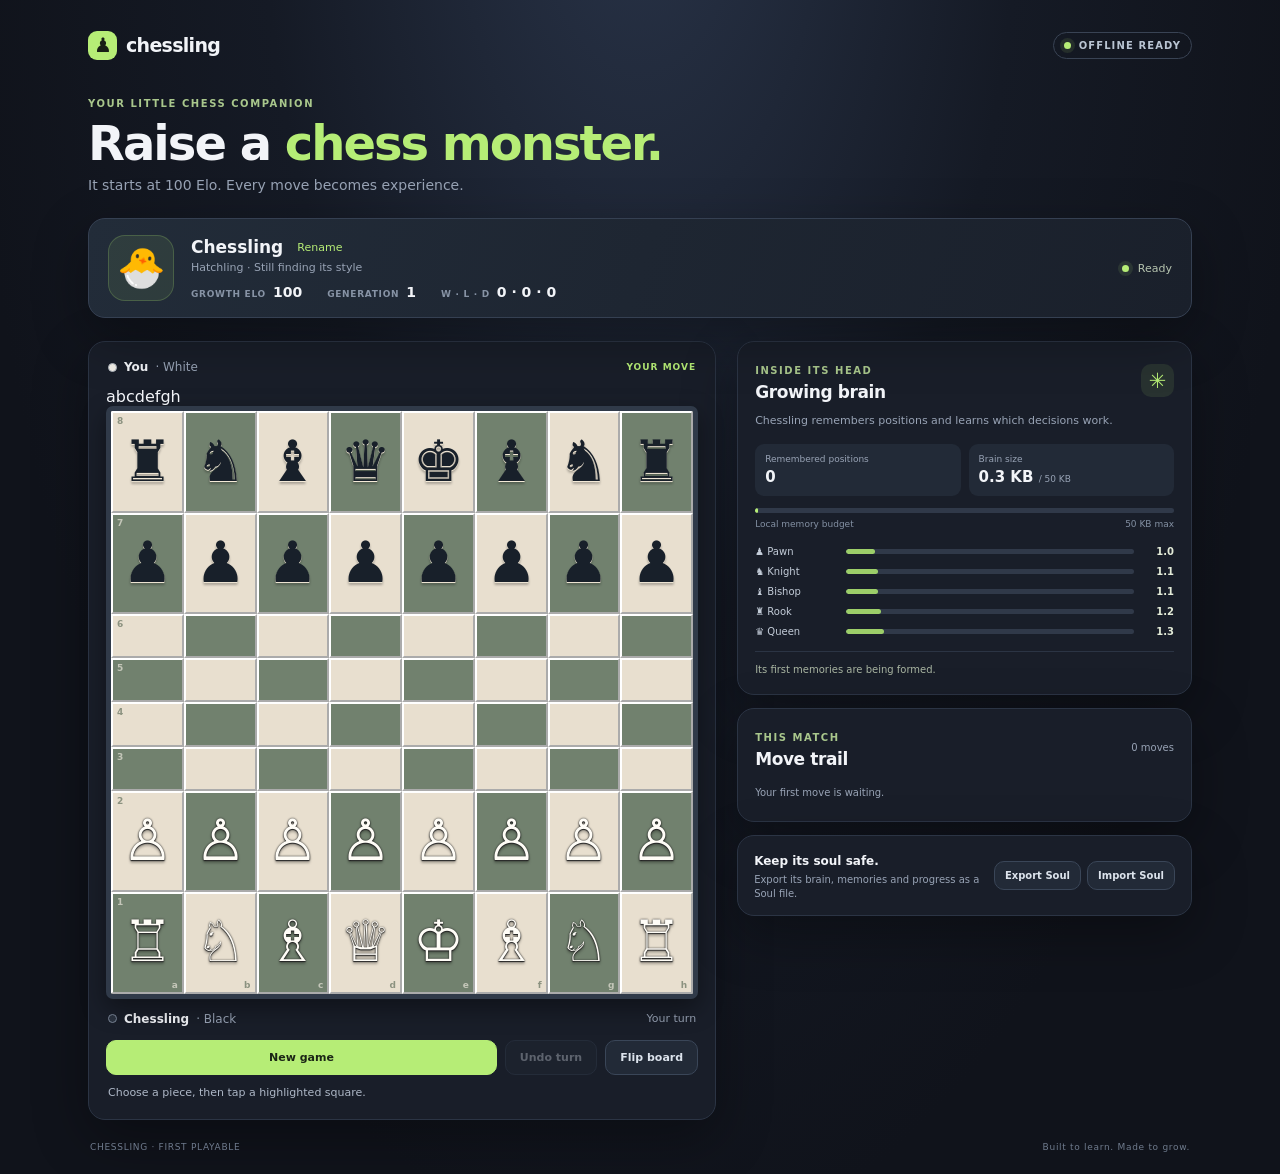
==== index.html @ 41aeca37 "Add files via upload" ====
<!doctype html>
<html lang="en">
<head>
  <meta charset="utf-8">
  <meta name="viewport" content="width=device-width,initial-scale=1,viewport-fit=cover">
  <meta name="theme-color" content="#10131b">
  <meta name="description" content="Raise a little chess creature. Chessling learns as you play, entirely offline.">
  <title>Chessling | Raise a chess monster</title>
  <link rel="manifest" href="manifest.json">
  <link rel="icon" href="icon.svg" type="image/svg+xml">
  <link rel="stylesheet" href="style.css">
</head>
<body>
  <main class="app-shell">
    <header class="topbar">
      <a class="brand" href="#" aria-label="Chessling home"><span class="brand-mark">♟</span><span>chessling</span></a>
      <span class="offline-pill"><i></i> OFFLINE READY</span>
    </header>

    <section class="intro">
      <div class="eyebrow">YOUR LITTLE CHESS COMPANION</div>
      <h1>Raise a <span>chess monster.</span></h1>
      <p>It starts at 100 Elo. Every move becomes experience.</p>
    </section>

    <section class="pet-strip" aria-label="Your Chessling">
      <div class="pet-avatar" id="petAvatar" aria-hidden="true">🐣</div>
      <div class="pet-main">
        <div class="pet-name-line"><strong id="petName">Chessling</strong><button class="text-button" id="renameBtn">Rename</button></div>
        <div class="pet-sub" id="petMood">Clueless hatchling · learning with every move</div>
        <div class="pet-stats">
          <div><span>GROWTH ELO</span><b id="eloValue">100</b></div>
          <div><span>GENERATION</span><b id="genValue">1</b></div>
          <div><span>W · L · D</span><b id="recordValue">0 · 0 · 0</b></div>
        </div>
      </div>
      <div class="pet-status"><span class="pulse"></span><span id="learningState">Ready</span></div>
    </section>

    <section class="game-layout">
      <div class="board-panel">
        <div class="board-topline"><div><span class="side-dot white-dot"></span><strong>You</strong><span class="muted">· White</span></div><div class="thinking" id="thinkingLabel">YOUR MOVE</div></div>
        <div class="board-frame"><div class="coordinates files-top" aria-hidden="true"><span>a</span><span>b</span><span>c</span><span>d</span><span>e</span><span>f</span><span>g</span><span>h</span></div><div id="chessboard" class="chessboard" role="grid" aria-label="Chess board"></div></div>
        <div class="board-bottomline"><div><span class="side-dot black-dot"></span><strong id="opponentName">Chessling</strong><span class="muted">· Black</span></div><div class="turn-state" id="turnState">Your turn</div></div>
        <div class="game-controls"><button class="btn btn-primary" id="newGameBtn">New game</button><button class="btn btn-secondary" id="undoBtn" disabled>Undo turn</button><button class="btn btn-secondary" id="flipBtn">Flip board</button></div>
        <div class="game-message" id="gameMessage" aria-live="polite">Choose a piece, then tap a highlighted square.</div>
      </div>

      <aside class="side-panel">
        <section class="panel-card brain-card">
          <div class="panel-heading"><div><span class="eyebrow">INSIDE ITS HEAD</span><h2>Growing brain</h2></div><span class="brain-icon">✳</span></div>
          <p class="panel-copy">Chessling remembers positions and learns which decisions work.</p>
          <div class="brain-metrics"><div><span>Remembered positions</span><strong id="memoryCount">0</strong></div><div><span>Brain size</span><strong id="brainSize">0.4 KB <small>/ 50 KB</small></strong></div></div>
          <div class="budget-track"><div id="budgetFill"></div></div>
          <div class="budget-caption"><span>Local memory budget</span><span>50 KB max</span></div>
          <div class="weight-list" id="weightList">
            <div class="weight-row"><span>♟ Pawn</span><div><i id="weight-p"></i></div><b id="value-p">1.0</b></div>
            <div class="weight-row"><span>♞ Knight</span><div><i id="weight-n"></i></div><b id="value-n">1.1</b></div>
            <div class="weight-row"><span>♝ Bishop</span><div><i id="weight-b"></i></div><b id="value-b">1.1</b></div>
            <div class="weight-row"><span>♜ Rook</span><div><i id="weight-r"></i></div><b id="value-r">1.2</b></div>
            <div class="weight-row"><span>♛ Queen</span><div><i id="weight-q"></i></div><b id="value-q">1.3</b></div>
          </div>
          <div class="learning-note" id="learningNote">Its first memories are being formed.</div>
        </section>
        <section class="panel-card history-card">
          <div class="panel-heading"><div><span class="eyebrow">THIS MATCH</span><h2>Move trail</h2></div><span class="history-count" id="moveCount">0 moves</span></div>
          <ol id="moveList" class="move-list"><li class="empty-moves">Your first move is waiting.</li></ol>
        </section>
        <section class="soul-card">
          <div><strong>Keep its soul safe.</strong><p>Export its brain, memories and progress as a Soul file.</p></div>
          <div class="soul-actions"><button class="btn btn-secondary" id="exportBtn">Export Soul</button><button class="btn btn-secondary" id="importBtn">Import Soul</button><input type="file" id="importFile" accept=".json,application/json" hidden></div>
        </section>
      </aside>
    </section>
    <footer><span>CHESSLING · FIRST PLAYABLE</span><span>Built to learn. Made to grow.</span></footer>
  </main>

  <dialog id="promotionDialog" class="promotion-dialog"><form method="dialog"><h3>Choose its promotion</h3><p>Your pawn reached the other side.</p><div class="promotion-options"><button value="q">♕</button><button value="r">♖</button><button value="b">♗</button><button value="n">♘</button></div><button class="cancel-promo" value="cancel">Cancel</button></form></dialog>
  <div id="toast" class="toast" role="status" aria-live="polite"></div>

  <script src="chess.js"></script>
  <script src="brain.js"></script>
  <script src="app.js"></script>
</body>
</html>
---- style.css ----
:root{color-scheme:dark;--bg:#10131b;--panel:#191e29;--panel2:#202735;--line:#2b3444;--text:#f2f4f8;--muted:#98a3b5;--soft:#c8d0dc;--accent:#b6ed76;--accent2:#d8f5ae;--light:#e8dfcf;--dark:#71816e;--shadow:0 18px 55px #0005}
*{box-sizing:border-box}body{margin:0;background:radial-gradient(ellipse at 50% -15%,#293449 0,#151a25 42%,var(--bg) 75%);color:var(--text);font-family:Inter,ui-sans-serif,system-ui,-apple-system,BlinkMacSystemFont,"Segoe UI",sans-serif;min-height:100vh}button{font:inherit;cursor:pointer}.app-shell{max-width:1160px;margin:0 auto;padding:24px 28px 22px}.topbar{height:42px;display:flex;align-items:center;justify-content:space-between}.brand{display:flex;align-items:center;gap:9px;color:var(--text);text-decoration:none;font-weight:800;font-size:19px;letter-spacing:-.7px}.brand-mark{display:grid;place-items:center;width:29px;height:29px;border-radius:9px;background:var(--accent);color:#182016;font-size:20px}.offline-pill{display:flex;align-items:center;gap:8px;color:#b9c4d2;font-size:10px;font-weight:750;letter-spacing:1.1px;border:1px solid #394354;padding:7px 10px;border-radius:20px}.offline-pill i,.pulse{width:7px;height:7px;border-radius:50%;background:var(--accent);box-shadow:0 0 0 4px #b6ed761a}.intro{padding:32px 0 25px}.eyebrow{font-size:10px;letter-spacing:1.55px;font-weight:800;color:#a9c78c}.intro h1{font-size:clamp(30px,4.2vw,48px);letter-spacing:-2px;line-height:1.05;margin:9px 0 9px}.intro h1 span{color:var(--accent)}.intro p{margin:0;color:var(--muted);font-size:14px}.pet-strip{display:flex;align-items:center;gap:17px;padding:16px 19px;background:linear-gradient(110deg,#222c39,#1a202b);border:1px solid #354052;border-radius:17px;box-shadow:var(--shadow);margin-bottom:23px;position:relative}.pet-avatar{width:66px;height:66px;flex:0 0 66px;display:grid;place-items:center;background:#b6ed7616;border:1px solid #b6ed7633;border-radius:17px;font-size:39px}.pet-main{min-width:0;flex:1}.pet-name-line{display:flex;align-items:center;gap:10px}.pet-name-line strong{font-size:17px}.text-button{background:none;border:0;color:var(--accent);font-size:11px;padding:4px}.pet-sub{font-size:11px;color:var(--muted);margin:3px 0 10px}.pet-stats{display:flex;gap:25px}.pet-stats div{display:flex;align-items:baseline;gap:7px}.pet-stats span{font-size:9px;letter-spacing:.7px;color:#8793a5;font-weight:750}.pet-stats b{font-size:14px;font-variant-numeric:tabular-nums}.pet-status{display:flex;align-items:center;gap:9px;color:#b7c5b0;font-size:11px;white-space:nowrap}.game-layout{display:grid;grid-template-columns:minmax(0,1.16fr) minmax(300px,.84fr);gap:21px;align-items:start}.board-panel,.panel-card,.soul-card{background:var(--panel);border:1px solid var(--line);border-radius:17px;box-shadow:var(--shadow)}.board-panel{padding:17px}.board-topline,.board-bottomline{display:flex;align-items:center;justify-content:space-between;padding:1px 2px 13px;font-size:12px}.board-bottomline{padding:13px 2px 0}.board-topline>div:first-child,.board-bottomline>div:first-child{display:flex;align-items:center;gap:7px}.side-dot{width:9px;height:9px;border-radius:50%;display:inline-block}.white-dot{background:#f3f0e9;border:1px solid #aeb4bc}.black-dot{background:#2b3340;border:1px solid #7c8798}.muted{color:var(--muted)}.thinking{font-size:9px;letter-spacing:1px;font-weight:850;color:var(--accent)}.turn-state{font-size:11px;color:var(--muted)}.board-frame{position:relative;padding:0 0 0 0}.chessboard{width:100%;aspect-ratio:1;display:grid;grid-template-columns:repeat(8,1fr);overflow:hidden;border-radius:7px;border:5px solid #303a49;box-shadow:0 9px 25px #0006;touch-action:manipulation}.square{position:relative;display:grid;place-items:center;min-width:0;min-height:0;user-select:none;cursor:pointer}.square.light{background:var(--light)}.square.dark{background:var(--dark)}.square.selected:after{content:"";position:absolute;inset:0;background:#d5ed4c77;box-shadow:inset 0 0 0 3px #e8f68b;pointer-events:none}.square.last-move:before{content:"";position:absolute;inset:0;background:#c8d56b55;pointer-events:none}.square .piece{position:relative;z-index:1;font-family:"Segoe UI Symbol","Noto Sans Symbols 2",serif;font-size:clamp(25px,5.5vw,57px);line-height:1;transform:translateY(-2%);filter:drop-shadow(0 2px 1px #0004);pointer-events:none}.piece.white{color:#fffdf7;text-shadow:0 1px 1px #222,0 0 2px #222}.piece.black{color:#18202a;text-shadow:0 1px 0 #f4ead8}.square .coordinate{position:absolute;z-index:2;font-size:9px;font-weight:800;opacity:.7;pointer-events:none}.square .rank{left:4px;top:3px}.square .file{right:4px;bottom:2px}.square.light .coordinate{color:#65725f}.square.dark .coordinate{color:#e8e4d9}.square .move-dot{position:absolute;z-index:2;width:23%;height:23%;border-radius:50%;background:#233d31a8;pointer-events:none}.square.has-piece .move-dot{width:88%;height:88%;background:transparent;border:4px solid #233d3188}.game-controls{display:flex;gap:8px;margin-top:14px}.btn{border:1px solid #3a4658;border-radius:10px;padding:10px 14px;font-size:11px;font-weight:750;transition:transform .15s,border-color .15s,background .15s}.btn:active{transform:scale(.98)}.btn:disabled{opacity:.35;cursor:not-allowed}.btn-primary{background:var(--accent);color:#1b2516;border-color:var(--accent);flex:1}.btn-secondary{background:#222a37;color:#dce3ec}.btn-secondary:hover{border-color:#708096}.game-message{font-size:11px;color:#aeb8c7;min-height:16px;margin:11px 2px 0}.side-panel{display:flex;flex-direction:column;gap:13px}.panel-card{padding:17px}.panel-heading{display:flex;align-items:center;justify-content:space-between}.panel-heading h2{font-size:17px;letter-spacing:-.4px;margin:4px 0 0}.brain-icon{width:33px;height:33px;border-radius:10px;display:grid;place-items:center;background:#b6ed7618;color:var(--accent);font-size:21px}.panel-copy{font-size:11px;color:var(--muted);line-height:1.5;margin:11px 0 14px}.brain-metrics{display:grid;grid-template-columns:1fr 1fr;gap:8px}.brain-metrics div{background:#222a37;padding:10px;border-radius:9px;display:flex;flex-direction:column;gap:4px}.brain-metrics span{font-size:9px;color:var(--muted)}.brain-metrics strong{font-size:15px;font-variant-numeric:tabular-nums}.brain-metrics small{font-size:9px;color:var(--muted);font-weight:500}.budget-track{height:5px;background:#303949;border-radius:10px;overflow:hidden;margin-top:12px}.budget-track div{height:100%;width:1%;background:var(--accent);border-radius:10px;transition:width .25s}.budget-caption{display:flex;justify-content:space-between;color:#8491a4;font-size:9px;margin-top:6px}.weight-list{display:flex;flex-direction:column;gap:9px;margin-top:17px}.weight-row{display:grid;grid-template-columns:82px 1fr 31px;align-items:center;gap:9px;font-size:10px;color:#c3ccd8}.weight-row>div{height:5px;background:#303949;border-radius:8px;overflow:hidden}.weight-row i{display:block;height:100%;width:10%;background:#9cce69;border-radius:8px;transition:width .3s}.weight-row b{text-align:right;font-size:10px;font-weight:650;color:#e3ebd8}.learning-note{margin-top:14px;padding-top:11px;border-top:1px solid var(--line);font-size:10px;line-height:1.45;color:#a9b5a2}.history-count{font-size:10px;color:var(--muted)}.move-list{list-style:none;padding:0;margin:12px 0 0;max-height:174px;overflow:auto;display:grid;grid-template-columns:1fr 1fr;gap:5px 10px}.move-list li{display:flex;align-items:center;gap:7px;padding:6px 7px;background:#222a37;border-radius:6px;font-size:10px}.move-list .move-no{color:#7f8b9e;width:19px}.move-list .white-move{color:#f2f4f8}.move-list .black-move{color:#b6ed76}.empty-moves{grid-column:1/-1;color:var(--muted)!important;background:transparent!important;padding-left:0!important}.soul-card{padding:14px 16px;display:flex;align-items:center;justify-content:space-between;gap:12px}.soul-card strong{font-size:12px}.soul-card p{font-size:10px;color:var(--muted);margin:4px 0 0;line-height:1.4}.soul-actions{display:flex;gap:6px;flex-shrink:0}.soul-actions .btn{padding:8px 10px;font-size:10px}footer{display:flex;justify-content:space-between;color:#6f7b8d;font-size:9px;letter-spacing:.7px;padding:22px 2px 0}.promotion-dialog{border:1px solid #455267;border-radius:16px;background:#1b2230;color:var(--text);box-shadow:0 20px 80px #000b;width:min(330px,calc(100% - 32px));padding:0}.promotion-dialog::backdrop{background:#05080dcc;backdrop-filter:blur(4px)}.promotion-dialog form{padding:20px;text-align:center}.promotion-dialog h3{margin:0;font-size:18px}.promotion-dialog p{font-size:11px;color:var(--muted)}.promotion-options{display:flex;justify-content:center;gap:9px;margin:18px 0}.promotion-options button{width:53px;height:53px;border:1px solid #46536a;border-radius:11px;background:#293345;color:white;font-size:32px}.cancel-promo{background:none;border:0;color:var(--muted);font-size:11px}.toast{position:fixed;left:50%;bottom:22px;transform:translate(-50%,15px);opacity:0;pointer-events:none;background:#e8f4dc;color:#1d2a19;padding:10px 15px;border-radius:10px;font-size:11px;font-weight:750;box-shadow:var(--shadow);transition:all .2s;z-index:20}.toast.show{opacity:1;transform:translate(-50%,0)}
@media(max-width:820px){.app-shell{padding:18px 16px 18px}.game-layout{grid-template-columns:1fr;max-width:620px;margin:auto}.side-panel{display:grid;grid-template-columns:1fr 1fr}.brain-card{grid-row:span 2}.soul-card{grid-column:1/-1}.intro{padding:26px 0 20px}.pet-strip{margin-bottom:17px}}
@media(max-width:520px){.app-shell{padding:12px 11px 16px}.topbar{height:36px}.intro{padding:23px 2px 18px}.intro h1{font-size:34px}.intro p{font-size:12px}.pet-strip{padding:12px;gap:11px;align-items:flex-start}.pet-avatar{width:51px;height:51px;flex-basis:51px;font-size:30px;border-radius:13px}.pet-name-line strong{font-size:15px}.pet-sub{font-size:9px}.pet-stats{gap:10px;flex-wrap:wrap}.pet-stats div{gap:4px}.pet-stats span{font-size:8px}.pet-stats b{font-size:12px}.pet-status{position:absolute;right:12px;top:13px;font-size:9px}.game-layout{gap:12px}.board-panel{padding:10px;border-radius:13px}.chessboard{border-width:3px}.square .piece{font-size:clamp(27px,9.2vw,45px)}.square .coordinate{font-size:7px}.game-controls{gap:6px}.btn{padding:10px 9px;font-size:10px}.side-panel{display:flex}.panel-card{padding:14px}.soul-card{align-items:flex-start;flex-direction:column}.soul-actions{width:100%}.soul-actions .btn{flex:1}footer{font-size:8px}}
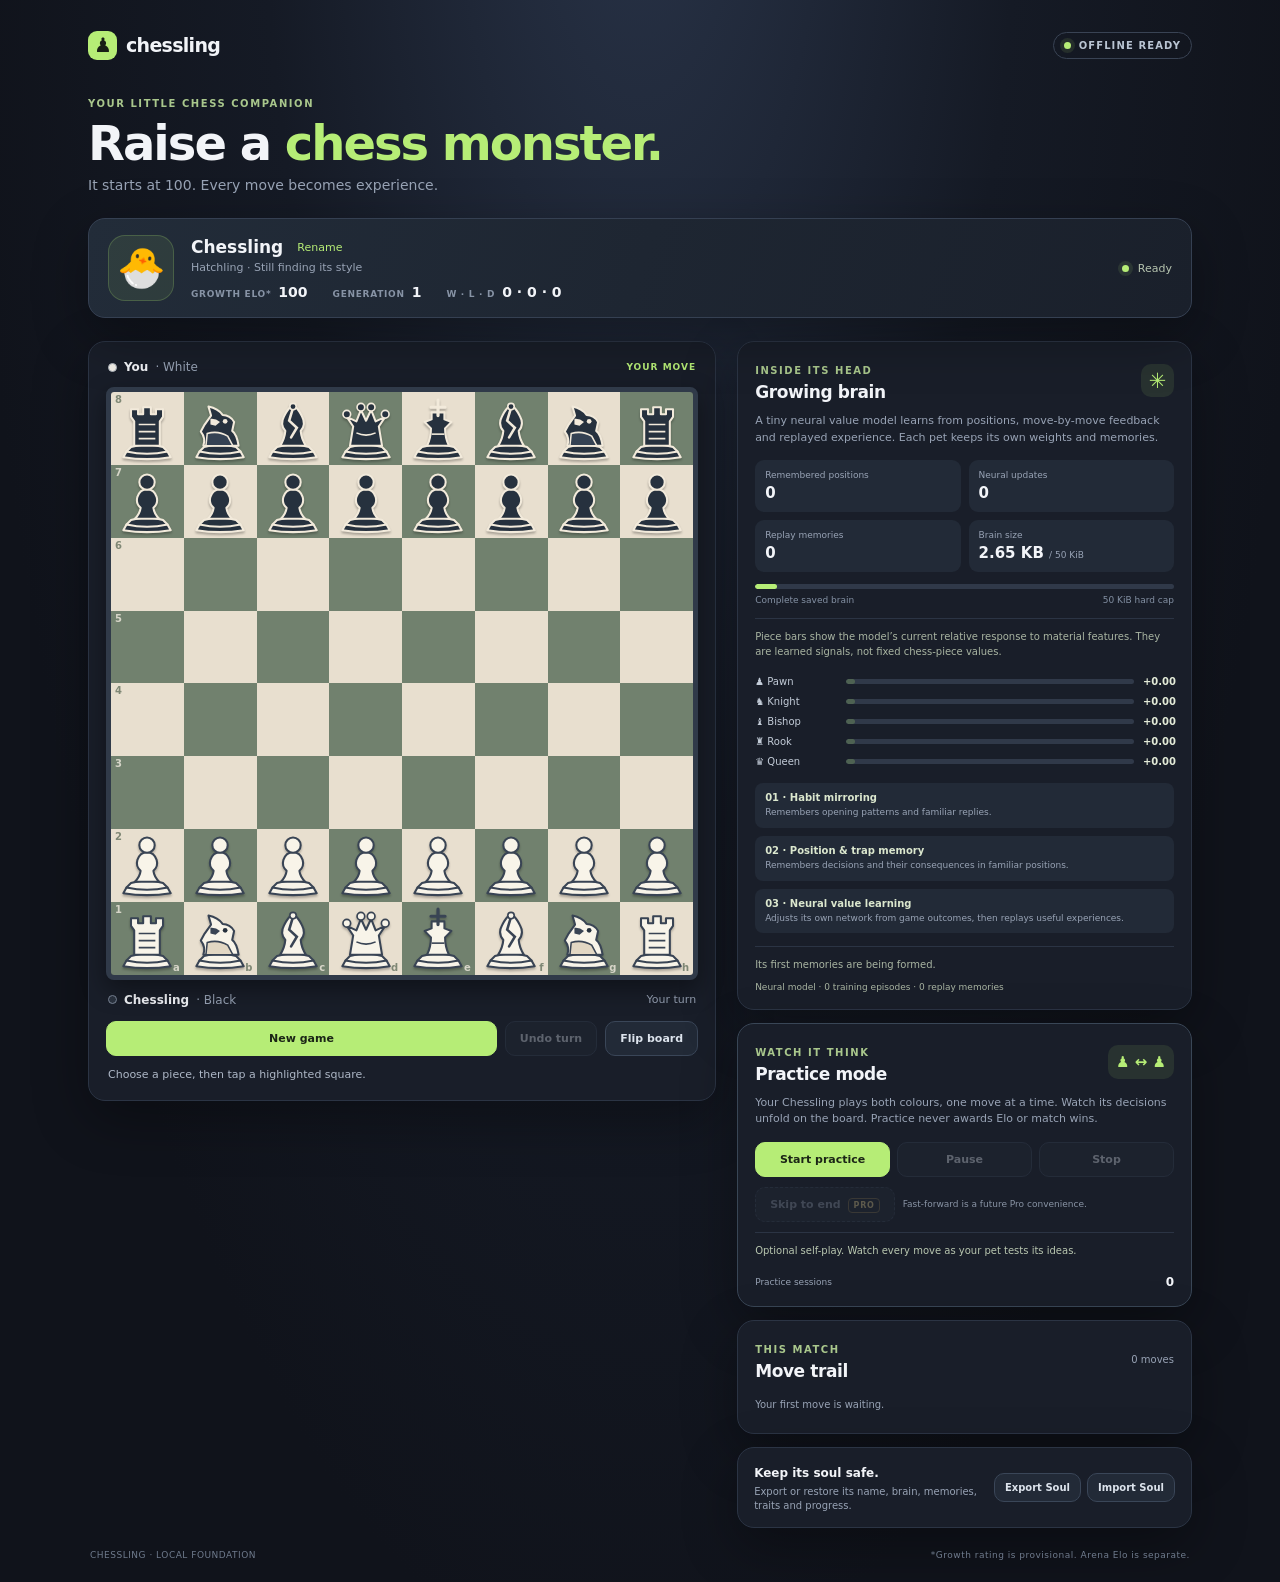
==== commit 293f57fd: "Install Chessling project from Chess.zip" ====
--- a/index.html
+++ b/index.html
@@ -5,7 +5,7 @@
   <meta name="viewport" content="width=device-width,initial-scale=1,viewport-fit=cover">
   <meta name="theme-color" content="#10131b">
   <meta name="description" content="Raise a little chess creature. Chessling learns as you play, entirely offline.">
-  <title>Chessling | Raise a chess monster</title>
+  <title>Chessling V4 | Raise a chess monster</title>
   <link rel="manifest" href="manifest.json">
   <link rel="icon" href="icon.svg" type="image/svg+xml">
   <link rel="stylesheet" href="style.css">
@@ -13,23 +13,23 @@
 <body>
   <main class="app-shell">
     <header class="topbar">
-      <a class="brand" href="#" aria-label="Chessling home"><span class="brand-mark">♟</span><span>chessling</span></a>
+      <a class="brand" href="#top" aria-label="Chessling home"><span class="brand-mark">♟</span><span>chessling</span></a>
       <span class="offline-pill"><i></i> OFFLINE READY</span>
     </header>
 
-    <section class="intro">
+    <section class="intro" id="top">
       <div class="eyebrow">YOUR LITTLE CHESS COMPANION</div>
       <h1>Raise a <span>chess monster.</span></h1>
-      <p>It starts at 100 Elo. Every move becomes experience.</p>
+      <p>It starts at 100. Every move becomes experience.</p>
     </section>
 
     <section class="pet-strip" aria-label="Your Chessling">
       <div class="pet-avatar" id="petAvatar" aria-hidden="true">🐣</div>
       <div class="pet-main">
-        <div class="pet-name-line"><strong id="petName">Chessling</strong><button class="text-button" id="renameBtn">Rename</button></div>
-        <div class="pet-sub" id="petMood">Clueless hatchling · learning with every move</div>
+        <div class="pet-name-line"><strong id="petName">Chessling</strong><button class="text-button" id="renameBtn" type="button">Rename</button></div>
+        <div class="pet-sub" id="petMood">Hatchling · Still finding its style</div>
         <div class="pet-stats">
-          <div><span>GROWTH ELO</span><b id="eloValue">100</b></div>
+          <div><span>GROWTH ELO*</span><b id="eloValue">100</b></div>
           <div><span>GENERATION</span><b id="genValue">1</b></div>
           <div><span>W · L · D</span><b id="recordValue">0 · 0 · 0</b></div>
         </div>
@@ -39,43 +39,89 @@
 
     <section class="game-layout">
       <div class="board-panel">
-        <div class="board-topline"><div><span class="side-dot white-dot"></span><strong>You</strong><span class="muted">· White</span></div><div class="thinking" id="thinkingLabel">YOUR MOVE</div></div>
-        <div class="board-frame"><div class="coordinates files-top" aria-hidden="true"><span>a</span><span>b</span><span>c</span><span>d</span><span>e</span><span>f</span><span>g</span><span>h</span></div><div id="chessboard" class="chessboard" role="grid" aria-label="Chess board"></div></div>
-        <div class="board-bottomline"><div><span class="side-dot black-dot"></span><strong id="opponentName">Chessling</strong><span class="muted">· Black</span></div><div class="turn-state" id="turnState">Your turn</div></div>
-        <div class="game-controls"><button class="btn btn-primary" id="newGameBtn">New game</button><button class="btn btn-secondary" id="undoBtn" disabled>Undo turn</button><button class="btn btn-secondary" id="flipBtn">Flip board</button></div>
+        <div class="board-topline">
+          <div><span class="side-dot white-dot"></span><strong id="whiteName">You</strong><span class="muted" id="whiteMode">· White</span></div>
+          <div class="thinking" id="thinkingLabel">YOUR MOVE</div>
+        </div>
+        <div class="board-frame">
+          <div id="chessboard" class="chessboard" role="grid" aria-label="Chess board"></div>
+        </div>
+        <div class="board-bottomline">
+          <div><span class="side-dot black-dot"></span><strong id="blackName">Chessling</strong><span class="muted" id="blackMode">· Black</span></div>
+          <div class="turn-state" id="turnState">Your turn</div>
+        </div>
+        <div class="game-controls">
+          <button class="btn btn-primary" id="newGameBtn" type="button">New game</button>
+          <button class="btn btn-secondary" id="undoBtn" type="button" disabled>Undo turn</button>
+          <button class="btn btn-secondary" id="flipBtn" type="button">Flip board</button>
+        </div>
+        <button class="claim-draw" id="claimDrawBtn" type="button" hidden>Claim draw</button>
         <div class="game-message" id="gameMessage" aria-live="polite">Choose a piece, then tap a highlighted square.</div>
       </div>
 
       <aside class="side-panel">
         <section class="panel-card brain-card">
           <div class="panel-heading"><div><span class="eyebrow">INSIDE ITS HEAD</span><h2>Growing brain</h2></div><span class="brain-icon">✳</span></div>
-          <p class="panel-copy">Chessling remembers positions and learns which decisions work.</p>
-          <div class="brain-metrics"><div><span>Remembered positions</span><strong id="memoryCount">0</strong></div><div><span>Brain size</span><strong id="brainSize">0.4 KB <small>/ 50 KB</small></strong></div></div>
+          <p class="panel-copy">A tiny neural value model learns from positions, move-by-move feedback and replayed experience. Each pet keeps its own weights and memories.</p>
+          <div class="brain-metrics">
+            <div><span>Remembered positions</span><strong id="memoryCount">0</strong></div>
+            <div><span>Neural updates</span><strong id="modelUpdates">0</strong></div>
+            <div><span>Replay memories</span><strong id="replayCount">0</strong></div>
+            <div><span>Brain size</span><strong id="brainSize">0.0 KB <small>/ 50 KiB</small></strong></div>
+          </div>
           <div class="budget-track"><div id="budgetFill"></div></div>
-          <div class="budget-caption"><span>Local memory budget</span><span>50 KB max</span></div>
+          <div class="budget-caption"><span>Complete saved brain</span><span>50 KiB hard cap</span></div>
+          <div class="learning-note">Piece bars show the model’s current relative response to material features. They are learned signals, not fixed chess-piece values.</div>
           <div class="weight-list" id="weightList">
-            <div class="weight-row"><span>♟ Pawn</span><div><i id="weight-p"></i></div><b id="value-p">1.0</b></div>
-            <div class="weight-row"><span>♞ Knight</span><div><i id="weight-n"></i></div><b id="value-n">1.1</b></div>
-            <div class="weight-row"><span>♝ Bishop</span><div><i id="weight-b"></i></div><b id="value-b">1.1</b></div>
-            <div class="weight-row"><span>♜ Rook</span><div><i id="weight-r"></i></div><b id="value-r">1.2</b></div>
-            <div class="weight-row"><span>♛ Queen</span><div><i id="weight-q"></i></div><b id="value-q">1.3</b></div>
+            <div class="weight-row"><span>♟ Pawn</span><div><i id="weight-p"></i></div><b id="value-p">+0.00</b></div>
+            <div class="weight-row"><span>♞ Knight</span><div><i id="weight-n"></i></div><b id="value-n">+0.00</b></div>
+            <div class="weight-row"><span>♝ Bishop</span><div><i id="weight-b"></i></div><b id="value-b">+0.00</b></div>
+            <div class="weight-row"><span>♜ Rook</span><div><i id="weight-r"></i></div><b id="value-r">+0.00</b></div>
+            <div class="weight-row"><span>♛ Queen</span><div><i id="weight-q"></i></div><b id="value-q">+0.00</b></div>
+          </div>
+          <div class="learning-layers">
+            <div><b>01 · Habit mirroring</b><span>Remembers opening patterns and familiar replies.</span></div>
+            <div><b>02 · Position & trap memory</b><span>Remembers decisions and their consequences in familiar positions.</span></div>
+            <div><b>03 · Neural value learning</b><span>Adjusts its own network from game outcomes, then replays useful experiences.</span></div>
           </div>
           <div class="learning-note" id="learningNote">Its first memories are being formed.</div>
+          <div class="policy-summary" id="policySummary">Learned preferences: 0/4 active</div>
         </section>
+
+        <section class="panel-card practice-card" id="practiceCard">
+          <div class="panel-heading"><div><span class="eyebrow">WATCH IT THINK</span><h2>Practice mode</h2></div><span class="practice-mark">♟ ↔ ♟</span></div>
+          <p class="panel-copy">Your Chessling plays both colours, one move at a time. Watch its decisions unfold on the board. Practice never awards Elo or match wins.</p>
+          <div class="practice-actions">
+            <button class="btn btn-primary" id="startPracticeBtn" type="button">Start practice</button>
+            <button class="btn btn-secondary" id="pausePracticeBtn" type="button" disabled>Pause</button>
+            <button class="btn btn-secondary" id="stopPracticeBtn" type="button" disabled>Stop</button>
+          </div>
+          <div class="practice-skip-row">
+            <button class="btn btn-locked" id="skipPracticeBtn" type="button" disabled>Skip to end <span>PRO</span></button>
+            <span>Fast-forward is a future Pro convenience.</span>
+          </div>
+          <div class="practice-status" id="practiceStatus">Optional self-play. Watch every move as your pet tests its ideas.</div>
+          <div class="practice-count">Practice sessions <strong id="practiceGamesValue">0</strong></div>
+        </section>
+
         <section class="panel-card history-card">
           <div class="panel-heading"><div><span class="eyebrow">THIS MATCH</span><h2>Move trail</h2></div><span class="history-count" id="moveCount">0 moves</span></div>
           <ol id="moveList" class="move-list"><li class="empty-moves">Your first move is waiting.</li></ol>
         </section>
+
         <section class="soul-card">
-          <div><strong>Keep its soul safe.</strong><p>Export its brain, memories and progress as a Soul file.</p></div>
-          <div class="soul-actions"><button class="btn btn-secondary" id="exportBtn">Export Soul</button><button class="btn btn-secondary" id="importBtn">Import Soul</button><input type="file" id="importFile" accept=".json,application/json" hidden></div>
+          <div><strong>Keep its soul safe.</strong><p>Export or restore its name, brain, memories, traits and progress.</p></div>
+          <div class="soul-actions"><button class="btn btn-secondary" id="exportBtn" type="button">Export Soul</button><button class="btn btn-secondary" id="importBtn" type="button">Import Soul</button><input type="file" id="importFile" accept=".json,application/json" hidden></div>
         </section>
       </aside>
     </section>
-    <footer><span>CHESSLING · FIRST PLAYABLE</span><span>Built to learn. Made to grow.</span></footer>
+
+    <footer><span>CHESSLING · LOCAL FOUNDATION</span><span>*Growth rating is provisional. Arena Elo is separate.</span></footer>
   </main>
 
-  <dialog id="promotionDialog" class="promotion-dialog"><form method="dialog"><h3>Choose its promotion</h3><p>Your pawn reached the other side.</p><div class="promotion-options"><button value="q">♕</button><button value="r">♖</button><button value="b">♗</button><button value="n">♘</button></div><button class="cancel-promo" value="cancel">Cancel</button></form></dialog>
+  <dialog id="promotionDialog" class="promotion-dialog">
+    <form method="dialog"><h3>Choose its promotion</h3><p>Your pawn reached the other side.</p><div class="promotion-options"><button value="q" type="submit">♕</button><button value="r" type="submit">♖</button><button value="b" type="submit">♗</button><button value="n" type="submit">♘</button></div><button class="cancel-promo" value="cancel" type="submit">Cancel</button></form>
+  </dialog>
   <div id="toast" class="toast" role="status" aria-live="polite"></div>
 
   <script src="chess.js"></script>
--- a/style.css
+++ b/style.css
@@ -1,4 +1,178 @@
-:root{color-scheme:dark;--bg:#10131b;--panel:#191e29;--panel2:#202735;--line:#2b3444;--text:#f2f4f8;--muted:#98a3b5;--soft:#c8d0dc;--accent:#b6ed76;--accent2:#d8f5ae;--light:#e8dfcf;--dark:#71816e;--shadow:0 18px 55px #0005}
-*{box-sizing:border-box}body{margin:0;background:radial-gradient(ellipse at 50% -15%,#293449 0,#151a25 42%,var(--bg) 75%);color:var(--text);font-family:Inter,ui-sans-serif,system-ui,-apple-system,BlinkMacSystemFont,"Segoe UI",sans-serif;min-height:100vh}button{font:inherit;cursor:pointer}.app-shell{max-width:1160px;margin:0 auto;padding:24px 28px 22px}.topbar{height:42px;display:flex;align-items:center;justify-content:space-between}.brand{display:flex;align-items:center;gap:9px;color:var(--text);text-decoration:none;font-weight:800;font-size:19px;letter-spacing:-.7px}.brand-mark{display:grid;place-items:center;width:29px;height:29px;border-radius:9px;background:var(--accent);color:#182016;font-size:20px}.offline-pill{display:flex;align-items:center;gap:8px;color:#b9c4d2;font-size:10px;font-weight:750;letter-spacing:1.1px;border:1px solid #394354;padding:7px 10px;border-radius:20px}.offline-pill i,.pulse{width:7px;height:7px;border-radius:50%;background:var(--accent);box-shadow:0 0 0 4px #b6ed761a}.intro{padding:32px 0 25px}.eyebrow{font-size:10px;letter-spacing:1.55px;font-weight:800;color:#a9c78c}.intro h1{font-size:clamp(30px,4.2vw,48px);letter-spacing:-2px;line-height:1.05;margin:9px 0 9px}.intro h1 span{color:var(--accent)}.intro p{margin:0;color:var(--muted);font-size:14px}.pet-strip{display:flex;align-items:center;gap:17px;padding:16px 19px;background:linear-gradient(110deg,#222c39,#1a202b);border:1px solid #354052;border-radius:17px;box-shadow:var(--shadow);margin-bottom:23px;position:relative}.pet-avatar{width:66px;height:66px;flex:0 0 66px;display:grid;place-items:center;background:#b6ed7616;border:1px solid #b6ed7633;border-radius:17px;font-size:39px}.pet-main{min-width:0;flex:1}.pet-name-line{display:flex;align-items:center;gap:10px}.pet-name-line strong{font-size:17px}.text-button{background:none;border:0;color:var(--accent);font-size:11px;padding:4px}.pet-sub{font-size:11px;color:var(--muted);margin:3px 0 10px}.pet-stats{display:flex;gap:25px}.pet-stats div{display:flex;align-items:baseline;gap:7px}.pet-stats span{font-size:9px;letter-spacing:.7px;color:#8793a5;font-weight:750}.pet-stats b{font-size:14px;font-variant-numeric:tabular-nums}.pet-status{display:flex;align-items:center;gap:9px;color:#b7c5b0;font-size:11px;white-space:nowrap}.game-layout{display:grid;grid-template-columns:minmax(0,1.16fr) minmax(300px,.84fr);gap:21px;align-items:start}.board-panel,.panel-card,.soul-card{background:var(--panel);border:1px solid var(--line);border-radius:17px;box-shadow:var(--shadow)}.board-panel{padding:17px}.board-topline,.board-bottomline{display:flex;align-items:center;justify-content:space-between;padding:1px 2px 13px;font-size:12px}.board-bottomline{padding:13px 2px 0}.board-topline>div:first-child,.board-bottomline>div:first-child{display:flex;align-items:center;gap:7px}.side-dot{width:9px;height:9px;border-radius:50%;display:inline-block}.white-dot{background:#f3f0e9;border:1px solid #aeb4bc}.black-dot{background:#2b3340;border:1px solid #7c8798}.muted{color:var(--muted)}.thinking{font-size:9px;letter-spacing:1px;font-weight:850;color:var(--accent)}.turn-state{font-size:11px;color:var(--muted)}.board-frame{position:relative;padding:0 0 0 0}.chessboard{width:100%;aspect-ratio:1;display:grid;grid-template-columns:repeat(8,1fr);overflow:hidden;border-radius:7px;border:5px solid #303a49;box-shadow:0 9px 25px #0006;touch-action:manipulation}.square{position:relative;display:grid;place-items:center;min-width:0;min-height:0;user-select:none;cursor:pointer}.square.light{background:var(--light)}.square.dark{background:var(--dark)}.square.selected:after{content:"";position:absolute;inset:0;background:#d5ed4c77;box-shadow:inset 0 0 0 3px #e8f68b;pointer-events:none}.square.last-move:before{content:"";position:absolute;inset:0;background:#c8d56b55;pointer-events:none}.square .piece{position:relative;z-index:1;font-family:"Segoe UI Symbol","Noto Sans Symbols 2",serif;font-size:clamp(25px,5.5vw,57px);line-height:1;transform:translateY(-2%);filter:drop-shadow(0 2px 1px #0004);pointer-events:none}.piece.white{color:#fffdf7;text-shadow:0 1px 1px #222,0 0 2px #222}.piece.black{color:#18202a;text-shadow:0 1px 0 #f4ead8}.square .coordinate{position:absolute;z-index:2;font-size:9px;font-weight:800;opacity:.7;pointer-events:none}.square .rank{left:4px;top:3px}.square .file{right:4px;bottom:2px}.square.light .coordinate{color:#65725f}.square.dark .coordinate{color:#e8e4d9}.square .move-dot{position:absolute;z-index:2;width:23%;height:23%;border-radius:50%;background:#233d31a8;pointer-events:none}.square.has-piece .move-dot{width:88%;height:88%;background:transparent;border:4px solid #233d3188}.game-controls{display:flex;gap:8px;margin-top:14px}.btn{border:1px solid #3a4658;border-radius:10px;padding:10px 14px;font-size:11px;font-weight:750;transition:transform .15s,border-color .15s,background .15s}.btn:active{transform:scale(.98)}.btn:disabled{opacity:.35;cursor:not-allowed}.btn-primary{background:var(--accent);color:#1b2516;border-color:var(--accent);flex:1}.btn-secondary{background:#222a37;color:#dce3ec}.btn-secondary:hover{border-color:#708096}.game-message{font-size:11px;color:#aeb8c7;min-height:16px;margin:11px 2px 0}.side-panel{display:flex;flex-direction:column;gap:13px}.panel-card{padding:17px}.panel-heading{display:flex;align-items:center;justify-content:space-between}.panel-heading h2{font-size:17px;letter-spacing:-.4px;margin:4px 0 0}.brain-icon{width:33px;height:33px;border-radius:10px;display:grid;place-items:center;background:#b6ed7618;color:var(--accent);font-size:21px}.panel-copy{font-size:11px;color:var(--muted);line-height:1.5;margin:11px 0 14px}.brain-metrics{display:grid;grid-template-columns:1fr 1fr;gap:8px}.brain-metrics div{background:#222a37;padding:10px;border-radius:9px;display:flex;flex-direction:column;gap:4px}.brain-metrics span{font-size:9px;color:var(--muted)}.brain-metrics strong{font-size:15px;font-variant-numeric:tabular-nums}.brain-metrics small{font-size:9px;color:var(--muted);font-weight:500}.budget-track{height:5px;background:#303949;border-radius:10px;overflow:hidden;margin-top:12px}.budget-track div{height:100%;width:1%;background:var(--accent);border-radius:10px;transition:width .25s}.budget-caption{display:flex;justify-content:space-between;color:#8491a4;font-size:9px;margin-top:6px}.weight-list{display:flex;flex-direction:column;gap:9px;margin-top:17px}.weight-row{display:grid;grid-template-columns:82px 1fr 31px;align-items:center;gap:9px;font-size:10px;color:#c3ccd8}.weight-row>div{height:5px;background:#303949;border-radius:8px;overflow:hidden}.weight-row i{display:block;height:100%;width:10%;background:#9cce69;border-radius:8px;transition:width .3s}.weight-row b{text-align:right;font-size:10px;font-weight:650;color:#e3ebd8}.learning-note{margin-top:14px;padding-top:11px;border-top:1px solid var(--line);font-size:10px;line-height:1.45;color:#a9b5a2}.history-count{font-size:10px;color:var(--muted)}.move-list{list-style:none;padding:0;margin:12px 0 0;max-height:174px;overflow:auto;display:grid;grid-template-columns:1fr 1fr;gap:5px 10px}.move-list li{display:flex;align-items:center;gap:7px;padding:6px 7px;background:#222a37;border-radius:6px;font-size:10px}.move-list .move-no{color:#7f8b9e;width:19px}.move-list .white-move{color:#f2f4f8}.move-list .black-move{color:#b6ed76}.empty-moves{grid-column:1/-1;color:var(--muted)!important;background:transparent!important;padding-left:0!important}.soul-card{padding:14px 16px;display:flex;align-items:center;justify-content:space-between;gap:12px}.soul-card strong{font-size:12px}.soul-card p{font-size:10px;color:var(--muted);margin:4px 0 0;line-height:1.4}.soul-actions{display:flex;gap:6px;flex-shrink:0}.soul-actions .btn{padding:8px 10px;font-size:10px}footer{display:flex;justify-content:space-between;color:#6f7b8d;font-size:9px;letter-spacing:.7px;padding:22px 2px 0}.promotion-dialog{border:1px solid #455267;border-radius:16px;background:#1b2230;color:var(--text);box-shadow:0 20px 80px #000b;width:min(330px,calc(100% - 32px));padding:0}.promotion-dialog::backdrop{background:#05080dcc;backdrop-filter:blur(4px)}.promotion-dialog form{padding:20px;text-align:center}.promotion-dialog h3{margin:0;font-size:18px}.promotion-dialog p{font-size:11px;color:var(--muted)}.promotion-options{display:flex;justify-content:center;gap:9px;margin:18px 0}.promotion-options button{width:53px;height:53px;border:1px solid #46536a;border-radius:11px;background:#293345;color:white;font-size:32px}.cancel-promo{background:none;border:0;color:var(--muted);font-size:11px}.toast{position:fixed;left:50%;bottom:22px;transform:translate(-50%,15px);opacity:0;pointer-events:none;background:#e8f4dc;color:#1d2a19;padding:10px 15px;border-radius:10px;font-size:11px;font-weight:750;box-shadow:var(--shadow);transition:all .2s;z-index:20}.toast.show{opacity:1;transform:translate(-50%,0)}
-@media(max-width:820px){.app-shell{padding:18px 16px 18px}.game-layout{grid-template-columns:1fr;max-width:620px;margin:auto}.side-panel{display:grid;grid-template-columns:1fr 1fr}.brain-card{grid-row:span 2}.soul-card{grid-column:1/-1}.intro{padding:26px 0 20px}.pet-strip{margin-bottom:17px}}
-@media(max-width:520px){.app-shell{padding:12px 11px 16px}.topbar{height:36px}.intro{padding:23px 2px 18px}.intro h1{font-size:34px}.intro p{font-size:12px}.pet-strip{padding:12px;gap:11px;align-items:flex-start}.pet-avatar{width:51px;height:51px;flex-basis:51px;font-size:30px;border-radius:13px}.pet-name-line strong{font-size:15px}.pet-sub{font-size:9px}.pet-stats{gap:10px;flex-wrap:wrap}.pet-stats div{gap:4px}.pet-stats span{font-size:8px}.pet-stats b{font-size:12px}.pet-status{position:absolute;right:12px;top:13px;font-size:9px}.game-layout{gap:12px}.board-panel{padding:10px;border-radius:13px}.chessboard{border-width:3px}.square .piece{font-size:clamp(27px,9.2vw,45px)}.square .coordinate{font-size:7px}.game-controls{gap:6px}.btn{padding:10px 9px;font-size:10px}.side-panel{display:flex}.panel-card{padding:14px}.soul-card{align-items:flex-start;flex-direction:column}.soul-actions{width:100%}.soul-actions .btn{flex:1}footer{font-size:8px}}
+:root{
+  color-scheme:dark;
+  --bg:#10131b;--panel:#191e29;--panel2:#202735;--line:#2b3444;
+  --text:#f2f4f8;--muted:#98a3b5;--soft:#c8d0dc;--accent:#b6ed76;
+  --accent2:#d8f5ae;--light:#e8dfcf;--dark:#71816e;--shadow:0 18px 55px #0005;
+}
+*{box-sizing:border-box}
+html{min-height:100%;background:var(--bg)}
+body{margin:0;min-height:100vh;background:radial-gradient(ellipse at 50% -15%,#293449 0,#151a25 42%,var(--bg) 75%);color:var(--text);font-family:Inter,ui-sans-serif,system-ui,-apple-system,BlinkMacSystemFont,"Segoe UI",sans-serif}
+button{font:inherit;cursor:pointer}
+button:focus-visible,a:focus-visible{outline:3px solid var(--accent);outline-offset:3px}
+.app-shell{width:min(1160px,100%);margin:0 auto;padding:24px 28px 22px}
+.topbar{height:42px;display:flex;align-items:center;justify-content:space-between}
+.brand{display:flex;align-items:center;gap:9px;color:var(--text);text-decoration:none;font-weight:800;font-size:19px;letter-spacing:-.7px}
+.brand-mark{display:grid;place-items:center;width:29px;height:29px;border-radius:9px;background:var(--accent);color:#182016;font-size:20px}
+.offline-pill{display:flex;align-items:center;gap:8px;color:#b9c4d2;font-size:10px;font-weight:750;letter-spacing:1.1px;border:1px solid #394354;padding:7px 10px;border-radius:20px}
+.offline-pill i,.pulse{width:7px;height:7px;border-radius:50%;background:var(--accent);box-shadow:0 0 0 4px #b6ed761a}
+.intro{padding:32px 0 25px}
+.eyebrow{font-size:10px;letter-spacing:1.55px;font-weight:800;color:#a9c78c}
+.intro h1{font-size:clamp(30px,4.2vw,48px);letter-spacing:-2px;line-height:1.05;margin:9px 0}
+.intro h1 span{color:var(--accent)}
+.intro p{margin:0;color:var(--muted);font-size:14px}
+.pet-strip{display:flex;align-items:center;gap:17px;padding:16px 19px;background:linear-gradient(110deg,#222c39,#1a202b);border:1px solid #354052;border-radius:17px;box-shadow:var(--shadow);margin-bottom:23px;position:relative}
+.pet-avatar{width:66px;height:66px;flex:0 0 66px;display:grid;place-items:center;background:#b6ed7616;border:1px solid #b6ed7633;border-radius:17px;font-size:39px}
+.pet-main{min-width:0;flex:1}
+.pet-name-line{display:flex;align-items:center;gap:10px}
+.pet-name-line strong{font-size:17px}
+.text-button{background:none;border:0;color:var(--accent);font-size:11px;padding:4px}
+.pet-sub{font-size:11px;color:var(--muted);margin:3px 0 10px}
+.pet-stats{display:flex;gap:25px;flex-wrap:wrap}
+.pet-stats div{display:flex;align-items:baseline;gap:7px}
+.pet-stats span{font-size:9px;letter-spacing:.7px;color:#8793a5;font-weight:750}
+.pet-stats b{font-size:14px;font-variant-numeric:tabular-nums}
+.pet-status{display:flex;align-items:center;gap:9px;color:#b7c5b0;font-size:11px;white-space:nowrap}
+.game-layout{display:grid;grid-template-columns:minmax(0,1.16fr) minmax(300px,.84fr);gap:21px;align-items:start}
+.board-panel,.panel-card,.soul-card{background:var(--panel);border:1px solid var(--line);border-radius:17px;box-shadow:var(--shadow)}
+.board-panel{padding:17px;min-width:0}
+.board-topline,.board-bottomline{display:flex;align-items:center;justify-content:space-between;padding:1px 2px 13px;font-size:12px;gap:10px}
+.board-bottomline{padding:13px 2px 0}
+.board-topline>div:first-child,.board-bottomline>div:first-child{display:flex;align-items:center;gap:7px;min-width:0}
+.side-dot{width:9px;height:9px;border-radius:50%;display:inline-block;flex:0 0 auto}
+.white-dot{background:#f3f0e9;border:1px solid #aeb4bc}
+.black-dot{background:#2b3340;border:1px solid #7c8798}
+.muted{color:var(--muted)}
+.thinking{font-size:9px;letter-spacing:1px;font-weight:850;color:var(--accent);text-align:right}
+.turn-state{font-size:11px;color:var(--muted);text-align:right}
+/* The board has an explicit 8 × 8 grid. Both axes use equal fractional tracks. */
+.board-frame{width:min(100%,620px);aspect-ratio:1 / 1;margin:0 auto;position:relative;flex:0 0 auto}
+.chessboard{position:absolute;inset:0;width:100%;height:100%;aspect-ratio:1 / 1;display:grid;grid-template-columns:repeat(8,minmax(0,1fr));grid-template-rows:repeat(8,minmax(0,1fr));grid-auto-flow:row;gap:0;overflow:hidden;border-radius:8px;border:5px solid #303a49;box-shadow:0 9px 25px #0006;touch-action:manipulation;isolation:isolate}
+.square{position:relative;display:grid;place-items:center;min-width:0;min-height:0;width:100%;height:100%;aspect-ratio:1 / 1;margin:0;padding:0;border:0;border-radius:0;appearance:none;user-select:none;cursor:pointer;overflow:hidden}
+.square.light{background:var(--light)}
+.square.dark{background:var(--dark)}
+.square.selected:after{content:"";position:absolute;inset:0;background:#d5ed4c66;box-shadow:inset 0 0 0 3px #e8f68b;pointer-events:none;z-index:1}
+.square.last-move:before{content:"";position:absolute;inset:0;background:#c8d56b55;pointer-events:none;z-index:0}
+.square .piece-svg{position:relative;z-index:2;width:88%;height:88%;display:block;overflow:visible;pointer-events:none;filter:drop-shadow(0 2px 1px #0004)}
+.square .coordinate{position:absolute;z-index:3;font-size:clamp(7px,1.2vw,10px);line-height:1;font-weight:800;opacity:.8;pointer-events:none}
+.square .rank{left:4px;top:3px}
+.square .file{right:4px;bottom:2px}
+.square.light .coordinate{color:#65725f}
+.square.dark .coordinate{color:#f0eadf}
+.square .move-dot{position:absolute;z-index:2;width:23%;aspect-ratio:1;border-radius:50%;background:#233d31a8;pointer-events:none}
+.square.has-piece .move-dot{width:88%;height:88%;background:transparent;border:4px solid #233d3188}
+.game-controls{display:flex;gap:8px;margin-top:14px}
+.btn{border:1px solid #3a4658;border-radius:10px;padding:10px 14px;font-size:11px;font-weight:750;transition:transform .15s,border-color .15s,background .15s;white-space:nowrap}
+.btn:active{transform:scale(.98)}
+.btn:disabled{opacity:.35;cursor:not-allowed}
+.btn-primary{background:var(--accent);color:#1b2516;border-color:var(--accent);flex:1}
+.btn-secondary{background:#222a37;color:#dce3ec}
+.btn-secondary:hover{border-color:#708096}
+.claim-draw{margin-top:10px;border:1px solid #758a60;border-radius:9px;padding:8px 12px;background:#293625;color:#dff2c7;font-size:11px;font-weight:700}
+.claim-draw[hidden]{display:none}
+.game-message{font-size:11px;color:#aeb8c7;min-height:16px;margin:11px 2px 0;line-height:1.5}
+.side-panel{display:flex;flex-direction:column;gap:13px;min-width:0}
+.panel-card{padding:17px;min-width:0}
+.panel-heading{display:flex;align-items:center;justify-content:space-between}
+.panel-heading h2{font-size:17px;letter-spacing:-.4px;margin:4px 0 0}
+.brain-icon{width:33px;height:33px;border-radius:10px;display:grid;place-items:center;background:#b6ed7618;color:var(--accent);font-size:21px}
+.panel-copy{font-size:11px;color:var(--muted);line-height:1.5;margin:11px 0 14px}
+.brain-metrics{display:grid;grid-template-columns:1fr 1fr;gap:8px}
+.brain-metrics div{background:#222a37;padding:10px;border-radius:9px;display:flex;flex-direction:column;gap:4px;min-width:0}
+.brain-metrics span{font-size:9px;color:var(--muted)}
+.brain-metrics strong{font-size:15px;font-variant-numeric:tabular-nums}
+.brain-metrics small{font-size:9px;color:var(--muted);font-weight:500}
+.budget-track{height:5px;background:#303949;border-radius:10px;overflow:hidden;margin-top:12px}
+.budget-track div{height:100%;width:1%;background:var(--accent);border-radius:8px;transition:width .25s}
+.budget-caption{display:flex;justify-content:space-between;gap:8px;color:#8491a4;font-size:9px;margin-top:6px}
+.weight-list{display:flex;flex-direction:column;gap:9px;margin-top:17px}
+.weight-row{display:grid;grid-template-columns:82px minmax(40px,1fr) 31px;align-items:center;gap:9px;font-size:10px;color:#c3ccd8}
+.weight-row>div{height:5px;background:#303949;border-radius:8px;overflow:hidden}
+.weight-row i{display:block;height:100%;width:10%;background:#9cce69;border-radius:8px;transition:width .3s}
+.weight-row b{text-align:right;font-size:10px;font-weight:650;color:#e3ebd8}
+.learning-layers{display:grid;gap:8px;margin-top:16px}
+.learning-layers div{display:grid;gap:3px;padding:9px 10px;background:#222a37;border-radius:8px}
+.learning-layers b{font-size:10px;color:#dbe7ce}
+.learning-layers span{font-size:9px;color:var(--muted);line-height:1.4}
+.learning-note{margin-top:13px;padding-top:11px;border-top:1px solid var(--line);font-size:10px;line-height:1.45;color:#a9b5a2}
+.history-count{font-size:10px;color:var(--muted)}
+.move-list{list-style:none;padding:0;margin:12px 0 0;max-height:174px;overflow:auto;display:grid;grid-template-columns:1fr 1fr;gap:5px 10px}
+.move-list li{display:flex;align-items:center;gap:7px;padding:6px 7px;background:#222a37;border-radius:6px;font-size:10px;min-width:0}
+.move-list .move-no{color:#7f8b9e;width:19px;flex:0 0 auto}
+.move-list .white-move{color:#f2f4f8}
+.move-list .black-move{color:var(--accent)}
+.empty-moves{grid-column:1/-1;color:var(--muted)!important;background:transparent!important;padding-left:0!important}
+.soul-card{padding:14px 16px;display:flex;align-items:center;justify-content:space-between;gap:12px}
+.soul-card strong{font-size:12px}
+.soul-card p{font-size:10px;color:var(--muted);margin:4px 0 0;line-height:1.4}
+.soul-actions{display:flex;gap:6px;flex-shrink:0}
+.soul-actions .btn{padding:8px 10px;font-size:10px}
+footer{display:flex;justify-content:space-between;gap:10px;color:#6f7b8d;font-size:9px;letter-spacing:.5px;padding:22px 2px 0;flex-wrap:wrap}
+.promotion-dialog{border:1px solid #455267;border-radius:16px;background:#1b2230;color:var(--text);box-shadow:0 20px 80px #000b;width:min(330px,calc(100% - 32px));padding:0}
+.promotion-dialog::backdrop{background:#05080dcc;backdrop-filter:blur(4px)}
+.promotion-dialog form{padding:20px;text-align:center}
+.promotion-dialog h3{margin:0;font-size:18px}
+.promotion-dialog p{font-size:11px;color:var(--muted)}
+.promotion-options{display:flex;justify-content:center;gap:9px;margin:18px 0}
+.promotion-options button{width:53px;height:53px;border:1px solid #46536a;border-radius:11px;background:#293345;color:white;font-size:32px}
+.cancel-promo{background:none;border:0;color:var(--muted);font-size:11px}
+.toast{position:fixed;left:50%;bottom:22px;transform:translate(-50%,15px);opacity:0;pointer-events:none;background:#e8f4dc;color:#1d2a19;padding:10px 15px;border-radius:10px;font-size:11px;font-weight:750;box-shadow:var(--shadow);transition:all .2s;z-index:20;max-width:calc(100vw - 32px);text-align:center}
+.toast.show{opacity:1;transform:translate(-50%,0)}
+@media(max-width:820px){
+  .app-shell{padding:18px 16px 18px}
+  .game-layout{grid-template-columns:minmax(0,1fr);max-width:650px;margin:0 auto}
+  .side-panel{display:grid;grid-template-columns:minmax(0,1fr) minmax(0,1fr)}
+  .brain-card{grid-row:span 2}
+  .soul-card{grid-column:1/-1}
+  .intro{padding:26px 0 20px}
+  .pet-strip{margin-bottom:17px}
+}
+@media(max-width:520px){
+  .app-shell{padding:12px 11px 16px}
+  .topbar{height:36px}
+  .intro{padding:23px 2px 18px}
+  .intro h1{font-size:34px}
+  .intro p{font-size:12px}
+  .pet-strip{padding:12px;gap:11px;align-items:flex-start}
+  .pet-avatar{width:51px;height:51px;flex-basis:51px;font-size:30px;border-radius:13px}
+  .pet-name-line strong{font-size:15px}
+  .pet-sub{font-size:9px}
+  .pet-stats{gap:9px 12px}
+  .pet-stats div{gap:4px}
+  .pet-stats span{font-size:8px}
+  .pet-stats b{font-size:12px}
+  .pet-status{position:absolute;right:12px;top:13px;font-size:9px}
+  .board-panel{padding:12px}
+  .chessboard{border-width:4px;border-radius:7px}
+  .square .coordinate{font-size:8px}
+  .square .rank{left:3px;top:2px}
+  .square .file{right:3px;bottom:2px}
+  .square .piece-svg{width:91%;height:91%}
+  .game-controls{gap:6px}
+  .btn{padding:10px 8px;font-size:10px}
+  .side-panel{display:flex}
+  .soul-card{align-items:flex-start;flex-direction:column}
+  .soul-actions{width:100%}
+  .soul-actions .btn{flex:1}
+  footer{font-size:8px}
+}
+@media(prefers-reduced-motion:reduce){*,*::before,*::after{scroll-behavior:auto!important;transition:none!important;animation:none!important}}
+
+/* V3: live self-play controls and restrained board feedback. */
+.square.last-move{animation:move-arrival .34s ease-out}
+@keyframes move-arrival{0%{filter:brightness(1.24)}100%{filter:brightness(1)}}
+.practice-card{border-color:#394656;transition:border-color .2s,background .2s}
+.practice-card.active{border-color:#85a765;background:linear-gradient(145deg,#202a30,#191e29 58%)}
+.practice-mark{display:flex;align-items:center;justify-content:center;min-width:42px;height:34px;padding:0 8px;border-radius:10px;background:#b6ed7618;color:var(--accent);font-weight:800;font-size:15px}
+.practice-actions{display:flex;gap:7px;flex-wrap:wrap;margin-top:12px}
+.practice-actions .btn{flex:1;min-width:0;padding:10px 9px}
+.practice-skip-row{display:flex;align-items:center;gap:8px;margin-top:10px;flex-wrap:wrap}
+.practice-skip-row>span{font-size:9px;color:#8994a5;line-height:1.4}
+.btn-locked{background:#242b37;color:#8994a5;border-style:dashed;cursor:not-allowed}
+.btn-locked span{font-size:8px;letter-spacing:.8px;color:#d9c78c;border:1px solid #756a4c;border-radius:4px;padding:2px 4px;margin-left:4px}
+.practice-status{font-size:10px;line-height:1.5;color:#b9c7b0;padding:10px 0 0;margin-top:10px;border-top:1px solid var(--line);min-height:35px}
+.practice-count{display:flex;justify-content:space-between;align-items:center;color:var(--muted);font-size:9px;margin-top:8px}
+.practice-count strong{color:var(--text);font-size:12px;font-variant-numeric:tabular-nums}
+.policy-summary{margin-top:9px;color:#a9b5a2;font-size:9px}
+.budget-track #budgetFill.near-limit{background:#e5b76a}
+@media(max-width:820px){.practice-card{grid-column:1/-1;grid-row:auto}}
+@media(max-width:520px){.practice-actions .btn{padding:10px 7px;font-size:9px}.practice-skip-row{align-items:flex-start}}
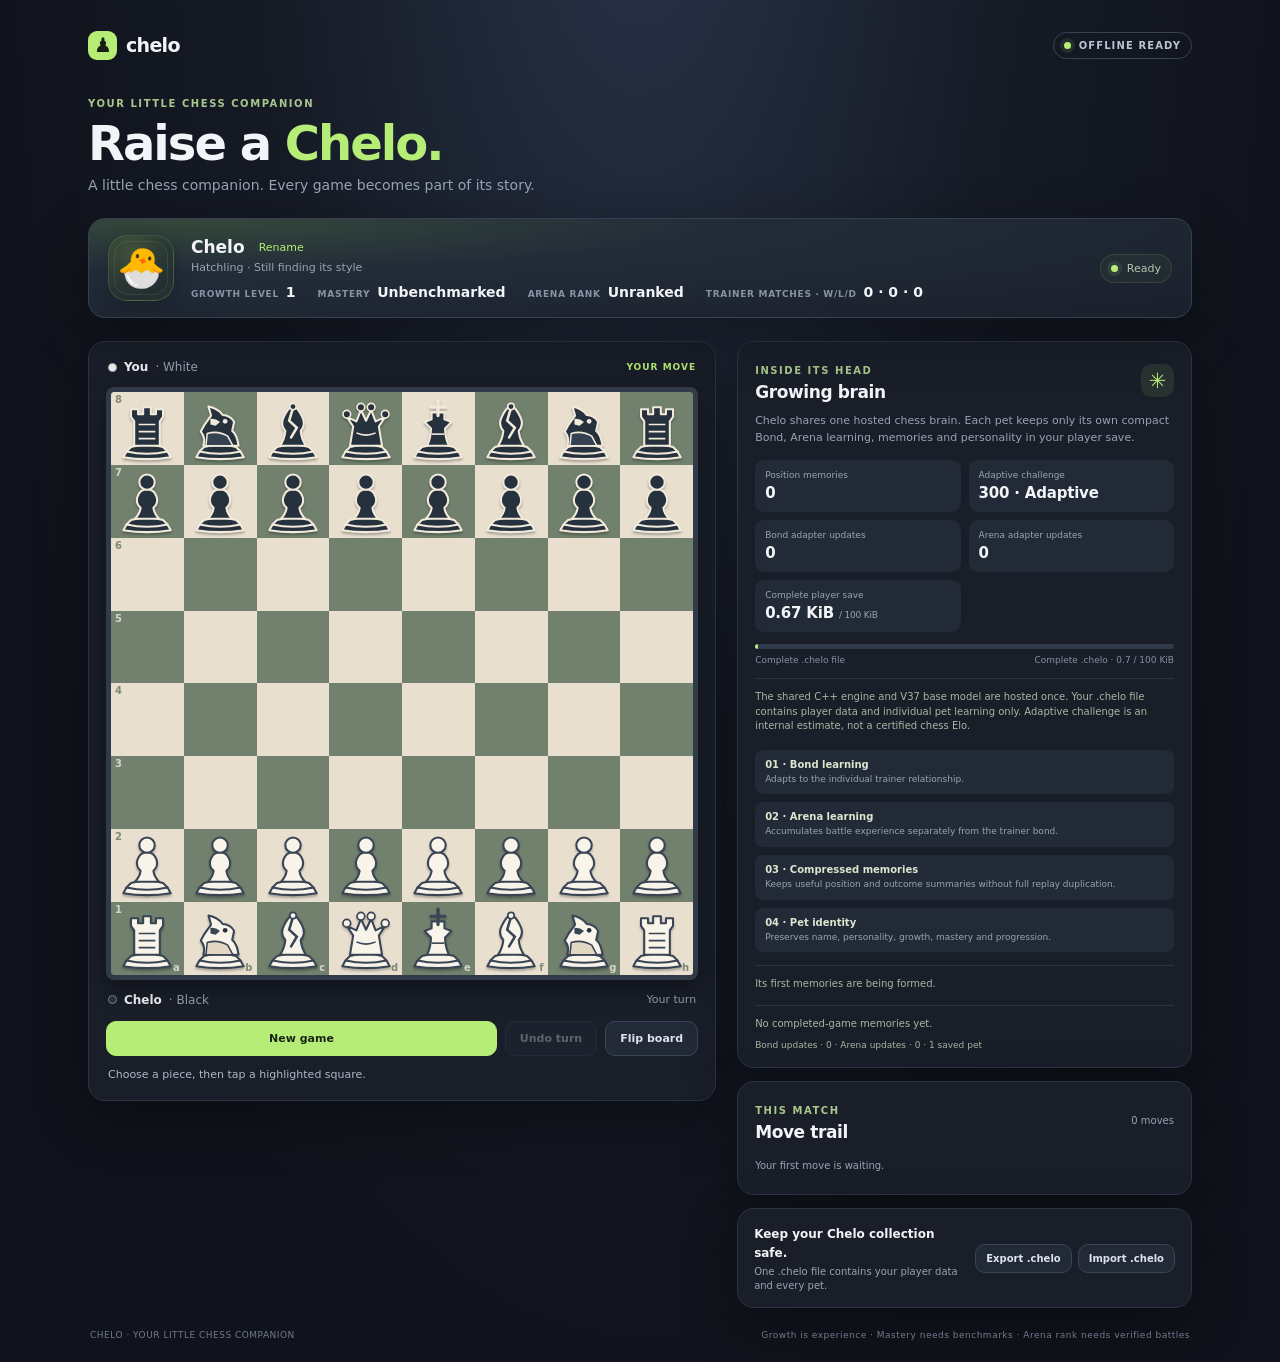
==== commit 568bf2a6: "Install Chelo project from Chelo.zip" ====
--- a/index.html
+++ b/index.html
@@ -4,34 +4,35 @@
   <meta charset="utf-8">
   <meta name="viewport" content="width=device-width,initial-scale=1,viewport-fit=cover">
   <meta name="theme-color" content="#10131b">
-  <meta name="description" content="Raise a little chess creature. Chessling learns as you play, entirely offline.">
-  <title>Chessling V4 | Raise a chess monster</title>
-  <link rel="manifest" href="manifest.json">
-  <link rel="icon" href="icon.svg" type="image/svg+xml">
-  <link rel="stylesheet" href="style.css">
+  <meta name="description" content="Raise a little chess companion. Chelo learns as you play, entirely offline.">
+  <title>Chelo | Your little chess companion</title>
+  <link rel="manifest" href="./manifest.webmanifest">
+  <link rel="icon" href="./assets/icon.svg" type="image/svg+xml">
+  <link rel="stylesheet" href="./assets/style.css">
 </head>
 <body>
   <main class="app-shell">
     <header class="topbar">
-      <a class="brand" href="#top" aria-label="Chessling home"><span class="brand-mark">♟</span><span>chessling</span></a>
+      <a class="brand" href="#top" aria-label="Chelo home"><span class="brand-mark">♟</span><span>chelo</span></a>
       <span class="offline-pill"><i></i> OFFLINE READY</span>
     </header>
 
     <section class="intro" id="top">
       <div class="eyebrow">YOUR LITTLE CHESS COMPANION</div>
-      <h1>Raise a <span>chess monster.</span></h1>
-      <p>It starts at 100. Every move becomes experience.</p>
+      <h1>Raise a <span>Chelo.</span></h1>
+      <p>A little chess companion. Every game becomes part of its story.</p>
     </section>
 
-    <section class="pet-strip" aria-label="Your Chessling">
+    <section class="pet-strip" aria-label="Your Chelo">
       <div class="pet-avatar" id="petAvatar" aria-hidden="true">🐣</div>
       <div class="pet-main">
-        <div class="pet-name-line"><strong id="petName">Chessling</strong><button class="text-button" id="renameBtn" type="button">Rename</button></div>
+        <div class="pet-name-line"><strong id="petName">Chelo</strong><button class="text-button" id="renameBtn" type="button">Rename</button></div>
         <div class="pet-sub" id="petMood">Hatchling · Still finding its style</div>
         <div class="pet-stats">
-          <div><span>GROWTH ELO*</span><b id="eloValue">100</b></div>
-          <div><span>GENERATION</span><b id="genValue">1</b></div>
-          <div><span>W · L · D</span><b id="recordValue">0 · 0 · 0</b></div>
+          <div><span>GROWTH LEVEL</span><b id="growthValue">1</b></div>
+          <div><span>MASTERY</span><b id="masteryValue">Unbenchmarked</b></div>
+          <div><span>ARENA RANK</span><b id="arenaRankValue">Unranked</b></div>
+          <div><span>TRAINER MATCHES · W/L/D</span><b id="recordValue">0 · 0 · 0</b></div>
         </div>
       </div>
       <div class="pet-status"><span class="pulse"></span><span id="learningState">Ready</span></div>
@@ -47,7 +48,7 @@
           <div id="chessboard" class="chessboard" role="grid" aria-label="Chess board"></div>
         </div>
         <div class="board-bottomline">
-          <div><span class="side-dot black-dot"></span><strong id="blackName">Chessling</strong><span class="muted" id="blackMode">· Black</span></div>
+          <div><span class="side-dot black-dot"></span><strong id="blackName">Chelo</strong><span class="muted" id="blackMode">· Black</span></div>
           <div class="turn-state" id="turnState">Your turn</div>
         </div>
         <div class="game-controls">
@@ -62,46 +63,26 @@
       <aside class="side-panel">
         <section class="panel-card brain-card">
           <div class="panel-heading"><div><span class="eyebrow">INSIDE ITS HEAD</span><h2>Growing brain</h2></div><span class="brain-icon">✳</span></div>
-          <p class="panel-copy">A tiny neural value model learns from positions, move-by-move feedback and replayed experience. Each pet keeps its own weights and memories.</p>
+          <p class="panel-copy">Chelo shares one hosted chess brain. Each pet keeps only its own compact Bond, Arena learning, memories and personality in your player save.</p>
           <div class="brain-metrics">
-            <div><span>Remembered positions</span><strong id="memoryCount">0</strong></div>
-            <div><span>Neural updates</span><strong id="modelUpdates">0</strong></div>
-            <div><span>Replay memories</span><strong id="replayCount">0</strong></div>
-            <div><span>Brain size</span><strong id="brainSize">0.0 KB <small>/ 50 KiB</small></strong></div>
+            <div><span>Position memories</span><strong id="memoryCount">0</strong></div>
+            <div><span>Adaptive challenge</span><strong id="challengeValue">300 · Adaptive</strong></div>
+            <div><span>Bond adapter updates</span><strong id="modelUpdates">0</strong></div>
+            <div><span>Arena adapter updates</span><strong id="policyUpdates">0</strong></div>
+            <div><span>Complete player save</span><strong id="brainSize">0.0 KiB <small>/ 100 KiB</small></strong></div>
           </div>
           <div class="budget-track"><div id="budgetFill"></div></div>
-          <div class="budget-caption"><span>Complete saved brain</span><span>50 KiB hard cap</span></div>
-          <div class="learning-note">Piece bars show the model’s current relative response to material features. They are learned signals, not fixed chess-piece values.</div>
-          <div class="weight-list" id="weightList">
-            <div class="weight-row"><span>♟ Pawn</span><div><i id="weight-p"></i></div><b id="value-p">+0.00</b></div>
-            <div class="weight-row"><span>♞ Knight</span><div><i id="weight-n"></i></div><b id="value-n">+0.00</b></div>
-            <div class="weight-row"><span>♝ Bishop</span><div><i id="weight-b"></i></div><b id="value-b">+0.00</b></div>
-            <div class="weight-row"><span>♜ Rook</span><div><i id="weight-r"></i></div><b id="value-r">+0.00</b></div>
-            <div class="weight-row"><span>♛ Queen</span><div><i id="weight-q"></i></div><b id="value-q">+0.00</b></div>
-          </div>
+          <div class="budget-caption"><span>Complete .chelo file</span><span id="budgetLimitLabel">100 KiB Free limit</span></div>
+          <div class="learning-note">The shared C++ engine and V37 base model are hosted once. Your .chelo file contains player data and individual pet learning only. Adaptive challenge is an internal estimate, not a certified chess Elo.</div>
           <div class="learning-layers">
-            <div><b>01 · Habit mirroring</b><span>Remembers opening patterns and familiar replies.</span></div>
-            <div><b>02 · Position & trap memory</b><span>Remembers decisions and their consequences in familiar positions.</span></div>
-            <div><b>03 · Neural value learning</b><span>Adjusts its own network from game outcomes, then replays useful experiences.</span></div>
+            <div><b>01 · Bond learning</b><span>Adapts to the individual trainer relationship.</span></div>
+            <div><b>02 · Arena learning</b><span>Accumulates battle experience separately from the trainer bond.</span></div>
+            <div><b>03 · Compressed memories</b><span>Keeps useful position and outcome summaries without full replay duplication.</span></div>
+            <div><b>04 · Pet identity</b><span>Preserves name, personality, growth, mastery and progression.</span></div>
           </div>
           <div class="learning-note" id="learningNote">Its first memories are being formed.</div>
+          <div class="learning-note" id="memoryEcho" aria-live="polite">No completed-game memories yet.</div>
           <div class="policy-summary" id="policySummary">Learned preferences: 0/4 active</div>
-        </section>
-
-        <section class="panel-card practice-card" id="practiceCard">
-          <div class="panel-heading"><div><span class="eyebrow">WATCH IT THINK</span><h2>Practice mode</h2></div><span class="practice-mark">♟ ↔ ♟</span></div>
-          <p class="panel-copy">Your Chessling plays both colours, one move at a time. Watch its decisions unfold on the board. Practice never awards Elo or match wins.</p>
-          <div class="practice-actions">
-            <button class="btn btn-primary" id="startPracticeBtn" type="button">Start practice</button>
-            <button class="btn btn-secondary" id="pausePracticeBtn" type="button" disabled>Pause</button>
-            <button class="btn btn-secondary" id="stopPracticeBtn" type="button" disabled>Stop</button>
-          </div>
-          <div class="practice-skip-row">
-            <button class="btn btn-locked" id="skipPracticeBtn" type="button" disabled>Skip to end <span>PRO</span></button>
-            <span>Fast-forward is a future Pro convenience.</span>
-          </div>
-          <div class="practice-status" id="practiceStatus">Optional self-play. Watch every move as your pet tests its ideas.</div>
-          <div class="practice-count">Practice sessions <strong id="practiceGamesValue">0</strong></div>
         </section>
 
         <section class="panel-card history-card">
@@ -109,14 +90,14 @@
           <ol id="moveList" class="move-list"><li class="empty-moves">Your first move is waiting.</li></ol>
         </section>
 
-        <section class="soul-card">
-          <div><strong>Keep its soul safe.</strong><p>Export or restore its name, brain, memories, traits and progress.</p></div>
-          <div class="soul-actions"><button class="btn btn-secondary" id="exportBtn" type="button">Export Soul</button><button class="btn btn-secondary" id="importBtn" type="button">Import Soul</button><input type="file" id="importFile" accept=".json,application/json" hidden></div>
+        <section class="chelo-card">
+          <div><strong>Keep your Chelo collection safe.</strong><p>One .chelo file contains your player data and every pet.</p></div>
+          <div class="chelo-actions"><button class="btn btn-secondary" id="exportBtn" type="button">Export .chelo</button><button class="btn btn-secondary" id="importBtn" type="button">Import .chelo</button><input type="file" id="importFile" accept=".chelo,application/vnd.chelo+json,application/json" hidden></div>
         </section>
       </aside>
     </section>
 
-    <footer><span>CHESSLING · LOCAL FOUNDATION</span><span>*Growth rating is provisional. Arena Elo is separate.</span></footer>
+    <footer><span>CHELO · YOUR LITTLE CHESS COMPANION</span><span>Growth is experience · Mastery needs benchmarks · Arena rank needs verified battles</span></footer>
   </main>
 
   <dialog id="promotionDialog" class="promotion-dialog">
@@ -124,8 +105,13 @@
   </dialog>
   <div id="toast" class="toast" role="status" aria-live="polite"></div>
 
-  <script src="chess.js"></script>
-  <script src="brain.js"></script>
-  <script src="app.js"></script>
+  <script src="./src/engine/polyglot-random.js"></script>
+  <script src="./src/engine/chess.js"></script>
+  <script src="./src/engine/endgame-kpk.js"></script>
+  <script src="./src/engine/fast-search.js"></script>
+  <script src="./src/nnue/dual-nnue.js"></script>
+  <script src="./src/soul/chelo-save.js"></script>
+  <script src="./src/soul/brain.js"></script>
+  <script src="./src/app/app.js"></script>
 </body>
 </html>
--- a/assets/style.css
+++ b/assets/style.css
@@ -0,0 +1,169 @@
+:root{
+  color-scheme:dark;
+  --bg:#10131b;--panel:#191e29;--panel2:#202735;--line:#2b3444;
+  --text:#f2f4f8;--muted:#98a3b5;--soft:#c8d0dc;--accent:#b6ed76;
+  --accent2:#d8f5ae;--light:#e8dfcf;--dark:#71816e;--shadow:0 18px 55px #0005;
+}
+*{box-sizing:border-box}
+html{min-height:100%;background:var(--bg)}
+body{margin:0;min-height:100vh;background:radial-gradient(ellipse at 50% -15%,#293449 0,#151a25 42%,var(--bg) 75%);color:var(--text);font-family:Inter,ui-sans-serif,system-ui,-apple-system,BlinkMacSystemFont,"Segoe UI",sans-serif}
+button{font:inherit;cursor:pointer}
+button:focus-visible,a:focus-visible{outline:3px solid var(--accent);outline-offset:3px}
+.app-shell{width:min(1160px,100%);margin:0 auto;padding:24px 28px 22px}
+.topbar{height:42px;display:flex;align-items:center;justify-content:space-between}
+.brand{display:flex;align-items:center;gap:9px;color:var(--text);text-decoration:none;font-weight:800;font-size:19px;letter-spacing:-.7px}
+.brand-mark{display:grid;place-items:center;width:29px;height:29px;border-radius:9px;background:var(--accent);color:#182016;font-size:20px}
+.offline-pill{display:flex;align-items:center;gap:8px;color:#b9c4d2;font-size:10px;font-weight:750;letter-spacing:1.1px;border:1px solid #394354;padding:7px 10px;border-radius:20px}
+.offline-pill i,.pulse{width:7px;height:7px;border-radius:50%;background:var(--accent);box-shadow:0 0 0 4px #b6ed761a}
+.intro{padding:32px 0 25px}
+.eyebrow{font-size:10px;letter-spacing:1.55px;font-weight:800;color:#a9c78c}
+.intro h1{font-size:clamp(30px,4.2vw,48px);letter-spacing:-2px;line-height:1.05;margin:9px 0}
+.intro h1 span{color:var(--accent)}
+.intro p{margin:0;color:var(--muted);font-size:14px}
+.pet-strip{display:flex;align-items:center;gap:17px;padding:16px 19px;background:linear-gradient(110deg,#222c39,#1a202b);border:1px solid #354052;border-radius:17px;box-shadow:var(--shadow);margin-bottom:23px;position:relative}
+.pet-avatar{width:66px;height:66px;flex:0 0 66px;display:grid;place-items:center;background:radial-gradient(circle at 35% 25%,#40513b,#202c31 72%);border:1px solid #b6ed7633;border-radius:19px;font-size:39px;box-shadow:inset 0 0 20px #b6ed7610,0 5px 18px #0003;animation:pet-breathe 3.4s ease-in-out infinite;transform-origin:center bottom}
+.pet-main{min-width:0;flex:1}
+.pet-name-line{display:flex;align-items:center;gap:10px}
+.pet-name-line strong{font-size:17px}
+.pet-avatar{position:relative}
+.pet-avatar:after{content:"";position:absolute;inset:5px;border:1px solid #d4f5aa18;border-radius:14px;pointer-events:none}
+@keyframes pet-breathe{0%,100%{transform:translateY(0) rotate(0deg)}50%{transform:translateY(-3px) rotate(-1deg)}}
+.text-button{background:none;border:0;color:var(--accent);font-size:11px;padding:4px}
+.pet-sub{font-size:11px;color:var(--muted);margin:3px 0 10px}
+.pet-stats{display:flex;gap:17px 22px;flex-wrap:wrap}
+.pet-stats div{display:flex;align-items:baseline;gap:7px}
+.pet-stats span{font-size:9px;letter-spacing:.7px;color:#8793a5;font-weight:750}
+.pet-stats b{font-size:14px;font-variant-numeric:tabular-nums}
+.pet-status{display:flex;align-items:center;gap:9px;color:#b7c5b0;font-size:11px;white-space:nowrap}
+.game-layout{display:grid;grid-template-columns:minmax(0,1.16fr) minmax(300px,.84fr);gap:21px;align-items:start}
+.board-panel,.panel-card,.chelo-card{background:var(--panel);border:1px solid var(--line);border-radius:17px;box-shadow:var(--shadow)}
+.board-panel{padding:17px;min-width:0}
+.board-topline,.board-bottomline{display:flex;align-items:center;justify-content:space-between;padding:1px 2px 13px;font-size:12px;gap:10px}
+.board-bottomline{padding:13px 2px 0}
+.board-topline>div:first-child,.board-bottomline>div:first-child{display:flex;align-items:center;gap:7px;min-width:0}
+.side-dot{width:9px;height:9px;border-radius:50%;display:inline-block;flex:0 0 auto}
+.white-dot{background:#f3f0e9;border:1px solid #aeb4bc}
+.black-dot{background:#2b3340;border:1px solid #7c8798}
+.muted{color:var(--muted)}
+.thinking{font-size:9px;letter-spacing:1px;font-weight:850;color:var(--accent);text-align:right}
+.turn-state{font-size:11px;color:var(--muted);text-align:right}
+/* The board has an explicit 8 × 8 grid. Both axes use equal fractional tracks. */
+.board-frame{width:min(100%,620px);aspect-ratio:1 / 1;margin:0 auto;position:relative;flex:0 0 auto}
+.chessboard{position:absolute;inset:0;width:100%;height:100%;aspect-ratio:1 / 1;display:grid;grid-template-columns:repeat(8,minmax(0,1fr));grid-template-rows:repeat(8,minmax(0,1fr));grid-auto-flow:row;gap:0;overflow:hidden;border-radius:8px;border:5px solid #303a49;box-shadow:0 9px 25px #0006;touch-action:manipulation;isolation:isolate}
+.square{position:relative;display:grid;place-items:center;min-width:0;min-height:0;width:100%;height:100%;aspect-ratio:1 / 1;margin:0;padding:0;border:0;border-radius:0;appearance:none;user-select:none;cursor:pointer;overflow:hidden}
+.square.light{background:var(--light)}
+.square.dark{background:var(--dark)}
+.square.selected:after{content:"";position:absolute;inset:0;background:#d5ed4c66;box-shadow:inset 0 0 0 3px #e8f68b;pointer-events:none;z-index:1}
+.square.last-move:before{content:"";position:absolute;inset:0;background:#c8d56b55;pointer-events:none;z-index:0}
+.square .piece-svg{position:relative;z-index:2;width:88%;height:88%;display:block;overflow:visible;pointer-events:none;filter:drop-shadow(0 2px 1px #0004)}
+.square .coordinate{position:absolute;z-index:3;font-size:clamp(7px,1.2vw,10px);line-height:1;font-weight:800;opacity:.8;pointer-events:none}
+.square .rank{left:4px;top:3px}
+.square .file{right:4px;bottom:2px}
+.square.light .coordinate{color:#65725f}
+.square.dark .coordinate{color:#f0eadf}
+.square .move-dot{position:absolute;z-index:2;width:23%;aspect-ratio:1;border-radius:50%;background:#233d31a8;pointer-events:none}
+.square.has-piece .move-dot{width:88%;height:88%;background:transparent;border:4px solid #233d3188}
+.game-controls{display:flex;gap:8px;margin-top:14px}
+.btn{border:1px solid #3a4658;border-radius:10px;padding:10px 14px;font-size:11px;font-weight:750;transition:transform .15s,border-color .15s,background .15s;white-space:nowrap}
+.btn:active{transform:scale(.98)}
+.btn:disabled{opacity:.35;cursor:not-allowed}
+.btn-primary{background:var(--accent);color:#1b2516;border-color:var(--accent);flex:1}
+.btn-secondary{background:#222a37;color:#dce3ec}
+.btn-secondary:hover{border-color:#708096}
+.claim-draw{margin-top:10px;border:1px solid #758a60;border-radius:9px;padding:8px 12px;background:#293625;color:#dff2c7;font-size:11px;font-weight:700}
+.claim-draw[hidden]{display:none}
+.game-message{font-size:11px;color:#aeb8c7;min-height:16px;margin:11px 2px 0;line-height:1.5}
+.side-panel{display:flex;flex-direction:column;gap:13px;min-width:0}
+.panel-card{padding:17px;min-width:0}
+.panel-heading{display:flex;align-items:center;justify-content:space-between}
+.panel-heading h2{font-size:17px;letter-spacing:-.4px;margin:4px 0 0}
+.brain-icon{width:33px;height:33px;border-radius:10px;display:grid;place-items:center;background:#b6ed7618;color:var(--accent);font-size:21px}
+.panel-copy{font-size:11px;color:var(--muted);line-height:1.5;margin:11px 0 14px}
+.brain-metrics{display:grid;grid-template-columns:1fr 1fr;gap:8px}
+.brain-metrics div{background:#222a37;padding:10px;border-radius:9px;display:flex;flex-direction:column;gap:4px;min-width:0}
+.brain-metrics span{font-size:9px;color:var(--muted)}
+.brain-metrics strong{font-size:15px;font-variant-numeric:tabular-nums}
+.brain-metrics small{font-size:9px;color:var(--muted);font-weight:500}
+.budget-track{height:5px;background:#303949;border-radius:10px;overflow:hidden;margin-top:12px}
+.budget-track div{height:100%;width:1%;background:var(--accent);border-radius:8px;transition:width .25s}
+.budget-caption{display:flex;justify-content:space-between;gap:8px;color:#8491a4;font-size:9px;margin-top:6px}
+.learning-layers{display:grid;gap:8px;margin-top:16px}
+.learning-layers div{display:grid;gap:3px;padding:9px 10px;background:#222a37;border-radius:8px}
+.learning-layers b{font-size:10px;color:#dbe7ce}
+.learning-layers span{font-size:9px;color:var(--muted);line-height:1.4}
+.learning-note{margin-top:13px;padding-top:11px;border-top:1px solid var(--line);font-size:10px;line-height:1.45;color:#a9b5a2}
+.history-count{font-size:10px;color:var(--muted)}
+.move-list{list-style:none;padding:0;margin:12px 0 0;max-height:174px;overflow:auto;display:grid;grid-template-columns:1fr 1fr;gap:5px 10px}
+.move-list li{display:flex;align-items:center;gap:7px;padding:6px 7px;background:#222a37;border-radius:6px;font-size:10px;min-width:0}
+.move-list .move-no{color:#7f8b9e;width:19px;flex:0 0 auto}
+.move-list .white-move{color:#f2f4f8}
+.move-list .black-move{color:var(--accent)}
+.empty-moves{grid-column:1/-1;color:var(--muted)!important;background:transparent!important;padding-left:0!important}
+.chelo-card{padding:14px 16px;display:flex;align-items:center;justify-content:space-between;gap:12px}
+.chelo-card strong{font-size:12px}
+.chelo-card p{font-size:10px;color:var(--muted);margin:4px 0 0;line-height:1.4}
+.chelo-actions{display:flex;gap:6px;flex-shrink:0}
+.chelo-actions .btn{padding:8px 10px;font-size:10px}
+footer{display:flex;justify-content:space-between;gap:10px;color:#6f7b8d;font-size:9px;letter-spacing:.5px;padding:22px 2px 0;flex-wrap:wrap}
+.promotion-dialog{border:1px solid #455267;border-radius:16px;background:#1b2230;color:var(--text);box-shadow:0 20px 80px #000b;width:min(330px,calc(100% - 32px));padding:0}
+.promotion-dialog::backdrop{background:#05080dcc;backdrop-filter:blur(4px)}
+.promotion-dialog form{padding:20px;text-align:center}
+.promotion-dialog h3{margin:0;font-size:18px}
+.promotion-dialog p{font-size:11px;color:var(--muted)}
+.promotion-options{display:flex;justify-content:center;gap:9px;margin:18px 0}
+.promotion-options button{width:53px;height:53px;border:1px solid #46536a;border-radius:11px;background:#293345;color:white;font-size:32px}
+.cancel-promo{background:none;border:0;color:var(--muted);font-size:11px}
+.toast{position:fixed;left:50%;bottom:22px;transform:translate(-50%,15px);opacity:0;pointer-events:none;background:#e8f4dc;color:#1d2a19;padding:10px 15px;border-radius:10px;font-size:11px;font-weight:750;box-shadow:var(--shadow);transition:all .2s;z-index:20;max-width:calc(100vw - 32px);text-align:center}
+.toast.show{opacity:1;transform:translate(-50%,0)}
+@media(max-width:820px){
+  .app-shell{padding:18px 16px 18px}
+  .game-layout{grid-template-columns:minmax(0,1fr);max-width:650px;margin:0 auto}
+  .side-panel{display:grid;grid-template-columns:minmax(0,1fr) minmax(0,1fr)}
+  .brain-card{grid-row:span 2}
+  .chelo-card{grid-column:1/-1}
+  .intro{padding:26px 0 20px}
+  .pet-strip{margin-bottom:17px}
+}
+@media(max-width:520px){
+  .app-shell{padding:12px 11px 16px}
+  .topbar{height:36px}
+  .intro{padding:23px 2px 18px}
+  .intro h1{font-size:34px}
+  .intro p{font-size:12px}
+  .pet-strip{padding:12px;gap:11px;align-items:flex-start}
+  .pet-avatar{width:51px;height:51px;flex-basis:51px;font-size:30px;border-radius:13px}
+  .pet-name-line strong{font-size:15px}
+  .pet-sub{font-size:9px}
+  .pet-stats{gap:9px 12px}
+  .pet-stats div{gap:4px}
+  .pet-stats span{font-size:8px}
+  .pet-stats b{font-size:12px}
+  .pet-status{position:absolute;right:12px;top:13px;font-size:9px}
+  .board-panel{padding:12px}
+  .chessboard{border-width:4px;border-radius:7px}
+  .square .coordinate{font-size:8px}
+  .square .rank{left:3px;top:2px}
+  .square .file{right:3px;bottom:2px}
+  .square .piece-svg{width:91%;height:91%}
+  .game-controls{gap:6px}
+  .btn{padding:10px 8px;font-size:10px}
+  .side-panel{display:flex}
+  .chelo-card{align-items:flex-start;flex-direction:column}
+  .chelo-actions{width:100%}
+  .chelo-actions .btn{flex:1}
+  footer{font-size:8px}
+}
+@media(prefers-reduced-motion:reduce){*,*::before,*::after{scroll-behavior:auto!important;transition:none!important;animation:none!important}}
+
+/* V3: live self-play controls and restrained board feedback. */
+.square.last-move{animation:move-arrival .34s ease-out}
+@keyframes move-arrival{0%{filter:brightness(1.24)}100%{filter:brightness(1)}}
+.btn-locked{background:#242b37;color:#8994a5;border-style:dashed;cursor:not-allowed}
+.btn-locked span{font-size:8px;letter-spacing:.8px;color:#d9c78c;border:1px solid #756a4c;border-radius:4px;padding:2px 4px;margin-left:4px}
+.policy-summary{margin-top:9px;color:#a9b5a2;font-size:9px}
+.budget-track #budgetFill.near-limit{background:#e5b76a}
+
+/* V5: a soft virtual-pet idle loop; reduced-motion users retain a still companion. */
+.pet-strip{background:radial-gradient(ellipse at 8% 0%,#35483b 0,#222c39 38%,#1a202b 100%)}
+.pet-status{border:1px solid #b6ed7620;border-radius:20px;padding:7px 10px;background:#b6ed760a}
+.brain-metrics strong{letter-spacing:-.2px}
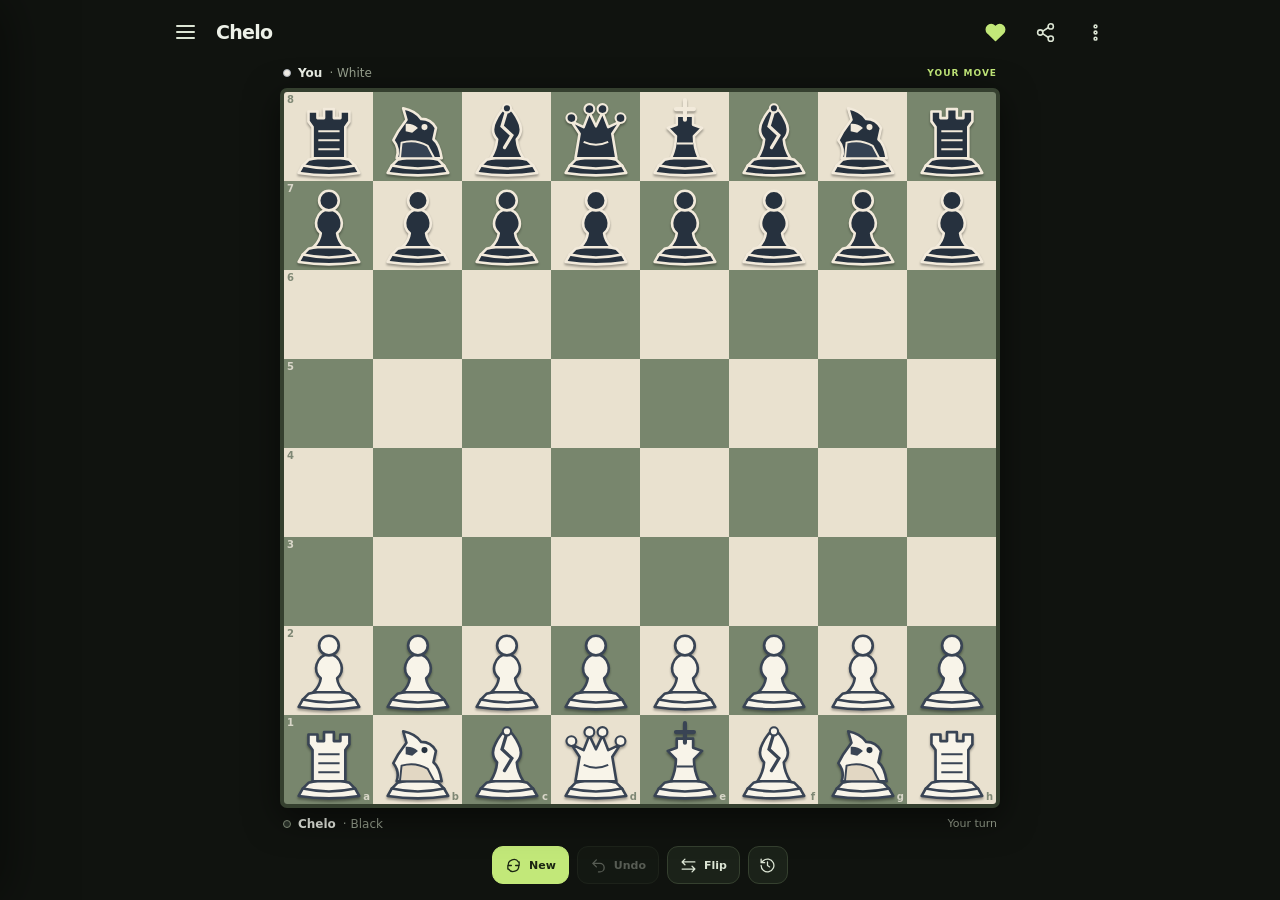
==== commit 260449af: "Install Chelo project from Chelo.zip" ====
--- a/index.html
+++ b/index.html
@@ -3,115 +3,83 @@
 <head>
   <meta charset="utf-8">
   <meta name="viewport" content="width=device-width,initial-scale=1,viewport-fit=cover">
-  <meta name="theme-color" content="#10131b">
+  <meta name="theme-color" content="#10130f">
   <meta name="description" content="Raise a little chess companion. Chelo learns as you play, entirely offline.">
-  <title>Chelo | Your little chess companion</title>
+  <title>Chelo</title>
   <link rel="manifest" href="./manifest.webmanifest">
   <link rel="icon" href="./assets/icon.svg" type="image/svg+xml">
   <link rel="stylesheet" href="./assets/style.css">
 </head>
 <body>
-  <main class="app-shell">
+  <div class="app-shell" id="top">
     <header class="topbar">
-      <a class="brand" href="#top" aria-label="Chelo home"><span class="brand-mark">♟</span><span>chelo</span></a>
-      <span class="offline-pill"><i></i> OFFLINE READY</span>
+      <div class="topbar-left">
+        <button class="icon-button hamburger" id="drawerOpen" type="button" aria-label="Open menu" aria-controls="sideDrawer" aria-expanded="false"><span></span><span></span><span></span></button>
+        <span class="brand">Chelo</span>
+      </div>
+      <nav class="topbar-actions" aria-label="Quick actions">
+        <a class="icon-button heart-link" href="https://prasannaone.github.io/" aria-label="Prasanna's website" title="My website"><svg viewBox="0 0 24 24" aria-hidden="true"><path d="M20.8 4.6a5.5 5.5 0 0 0-7.8 0L12 5.7l-1.1-1.1a5.5 5.5 0 0 0-7.8 7.8l1.1 1.1L12 21l7.8-7.5 1.1-1.1a5.5 5.5 0 0 0-.1-7.8Z"/></svg></a>
+        <button class="icon-button" id="shareBtn" type="button" aria-label="Share Chelo" title="Share"><svg viewBox="0 0 24 24" aria-hidden="true"><circle cx="18" cy="5" r="3"/><circle cx="6" cy="12" r="3"/><circle cx="18" cy="19" r="3"/><path d="m8.7 10.7 6.6-4.4M8.7 13.3l6.6 4.4"/></svg></button>
+        <div class="overflow-wrap">
+          <button class="icon-button" id="overflowBtn" type="button" aria-label="More options" aria-expanded="false" aria-controls="overflowMenu"><svg viewBox="0 0 24 24" aria-hidden="true"><circle cx="12" cy="5" r="1.6"/><circle cx="12" cy="12" r="1.6"/><circle cx="12" cy="19" r="1.6"/></svg></button>
+          <div class="overflow-menu" id="overflowMenu" hidden>
+            <button type="button" data-open-panel="settings">Settings</button>
+            <button type="button" data-open-panel="about">About Chelo</button>
+            <button type="button" data-open-panel="technical">Technical details</button>
+          </div>
+        </div>
+      </nav>
     </header>
 
-    <section class="intro" id="top">
-      <div class="eyebrow">YOUR LITTLE CHESS COMPANION</div>
-      <h1>Raise a <span>Chelo.</span></h1>
-      <p>A little chess companion. Every game becomes part of its story.</p>
-    </section>
-
-    <section class="pet-strip" aria-label="Your Chelo">
-      <div class="pet-avatar" id="petAvatar" aria-hidden="true">🐣</div>
-      <div class="pet-main">
-        <div class="pet-name-line"><strong id="petName">Chelo</strong><button class="text-button" id="renameBtn" type="button">Rename</button></div>
-        <div class="pet-sub" id="petMood">Hatchling · Still finding its style</div>
-        <div class="pet-stats">
-          <div><span>GROWTH LEVEL</span><b id="growthValue">1</b></div>
-          <div><span>MASTERY</span><b id="masteryValue">Unbenchmarked</b></div>
-          <div><span>ARENA RANK</span><b id="arenaRankValue">Unranked</b></div>
-          <div><span>TRAINER MATCHES · W/L/D</span><b id="recordValue">0 · 0 · 0</b></div>
-        </div>
-      </div>
-      <div class="pet-status"><span class="pulse"></span><span id="learningState">Ready</span></div>
-    </section>
-
-    <section class="game-layout">
-      <div class="board-panel">
-        <div class="board-topline">
-          <div><span class="side-dot white-dot"></span><strong id="whiteName">You</strong><span class="muted" id="whiteMode">· White</span></div>
-          <div class="thinking" id="thinkingLabel">YOUR MOVE</div>
-        </div>
-        <div class="board-frame">
-          <div id="chessboard" class="chessboard" role="grid" aria-label="Chess board"></div>
-        </div>
-        <div class="board-bottomline">
-          <div><span class="side-dot black-dot"></span><strong id="blackName">Chelo</strong><span class="muted" id="blackMode">· Black</span></div>
-          <div class="turn-state" id="turnState">Your turn</div>
-        </div>
+    <main class="game-stage" aria-label="Chess game">
+      <section class="board-panel">
+        <div class="board-topline"><div><span class="side-dot white-dot"></span><strong id="whiteName">You</strong><span class="muted" id="whiteMode">· White</span></div><div class="thinking" id="thinkingLabel">YOUR MOVE</div></div>
+        <div class="board-frame"><div id="chessboard" class="chessboard" role="grid" aria-label="Chess board"></div></div>
+        <div class="board-bottomline"><div><span class="side-dot black-dot"></span><strong id="blackName">Chelo</strong><span class="muted" id="blackMode">· Black</span></div><div class="turn-state" id="turnState">Your turn</div></div>
         <div class="game-controls">
-          <button class="btn btn-primary" id="newGameBtn" type="button">New game</button>
-          <button class="btn btn-secondary" id="undoBtn" type="button" disabled>Undo turn</button>
-          <button class="btn btn-secondary" id="flipBtn" type="button">Flip board</button>
+          <button class="control-button primary-control" id="newGameBtn" type="button" aria-label="New game" title="New game"><svg viewBox="0 0 24 24"><path d="M20 7v5h-5M4.8 16.8A8 8 0 0 0 19.5 12M4 17v-5h5M19.2 7.2A8 8 0 0 0 4.5 12"/></svg><span>New</span></button>
+          <button class="control-button" id="undoBtn" type="button" disabled aria-label="Undo turn" title="Undo turn"><svg viewBox="0 0 24 24"><path d="M9 14 4 9l5-5M4 9h10a6 6 0 0 1 0 12h-2"/></svg><span>Undo</span></button>
+          <button class="control-button" id="flipBtn" type="button" aria-label="Flip board" title="Flip board"><svg viewBox="0 0 24 24"><path d="M7 3 3 7l4 4M3 7h18M17 21l4-4-4-4m4 4H3"/></svg><span>Flip</span></button>
+          <button class="control-button icon-only" id="historyOpen" type="button" aria-label="Move history" title="Move history"><svg viewBox="0 0 24 24"><path d="M3 12a9 9 0 1 0 3-6.7L3 8m0-5v5h5M12 7v5l3 2"/></svg></button>
         </div>
         <button class="claim-draw" id="claimDrawBtn" type="button" hidden>Claim draw</button>
-        <div class="game-message" id="gameMessage" aria-live="polite">Choose a piece, then tap a highlighted square.</div>
-      </div>
+        <div class="game-message" id="gameMessage" aria-live="polite"></div>
+      </section>
+    </main>
+  </div>
 
-      <aside class="side-panel">
-        <section class="panel-card brain-card">
-          <div class="panel-heading"><div><span class="eyebrow">INSIDE ITS HEAD</span><h2>Growing brain</h2></div><span class="brain-icon">✳</span></div>
-          <p class="panel-copy">Chelo shares one hosted chess brain. Each pet keeps only its own compact Bond, Arena learning, memories and personality in your player save.</p>
-          <div class="brain-metrics">
-            <div><span>Position memories</span><strong id="memoryCount">0</strong></div>
-            <div><span>Adaptive challenge</span><strong id="challengeValue">300 · Adaptive</strong></div>
-            <div><span>Bond adapter updates</span><strong id="modelUpdates">0</strong></div>
-            <div><span>Arena adapter updates</span><strong id="policyUpdates">0</strong></div>
-            <div><span>Complete player save</span><strong id="brainSize">0.0 KiB <small>/ 100 KiB</small></strong></div>
-          </div>
-          <div class="budget-track"><div id="budgetFill"></div></div>
-          <div class="budget-caption"><span>Complete .chelo file</span><span id="budgetLimitLabel">100 KiB Free limit</span></div>
-          <div class="learning-note">The shared C++ engine and V37 base model are hosted once. Your .chelo file contains player data and individual pet learning only. Adaptive challenge is an internal estimate, not a certified chess Elo.</div>
-          <div class="learning-layers">
-            <div><b>01 · Bond learning</b><span>Adapts to the individual trainer relationship.</span></div>
-            <div><b>02 · Arena learning</b><span>Accumulates battle experience separately from the trainer bond.</span></div>
-            <div><b>03 · Compressed memories</b><span>Keeps useful position and outcome summaries without full replay duplication.</span></div>
-            <div><b>04 · Pet identity</b><span>Preserves name, personality, growth, mastery and progression.</span></div>
-          </div>
-          <div class="learning-note" id="learningNote">Its first memories are being formed.</div>
-          <div class="learning-note" id="memoryEcho" aria-live="polite">No completed-game memories yet.</div>
-          <div class="policy-summary" id="policySummary">Learned preferences: 0/4 active</div>
-        </section>
+  <div class="drawer-scrim" id="drawerScrim" hidden></div>
+  <aside class="side-drawer" id="sideDrawer" aria-label="Chelo menu" aria-hidden="true">
+    <div class="drawer-head"><div class="drawer-pet-avatar" id="petAvatar">🐣</div><div class="drawer-pet-copy"><div class="drawer-pet-name"><strong id="petName">Chelo</strong><button class="text-button" id="renameBtn" type="button">Rename</button></div><div class="pet-sub" id="petMood">Hatchling · Still finding its style</div><div class="personality-label">PERSONALITY</div><div class="personality-value" id="drawerPersonality">Curious</div></div><button class="icon-button drawer-close" id="drawerClose" type="button" aria-label="Close menu"><svg viewBox="0 0 24 24"><path d="m6 6 12 12M18 6 6 18"/></svg></button></div>
+    <div class="drawer-nav" role="tablist" aria-label="Menu sections">
+      <button type="button" class="drawer-tab active" data-drawer-panel="home" role="tab" aria-selected="true">Pet</button>
+      <button type="button" class="drawer-tab" data-drawer-panel="learning" role="tab" aria-selected="false">Learning</button>
+      <button type="button" class="drawer-tab" data-drawer-panel="history" role="tab" aria-selected="false">History</button>
+      <button type="button" class="drawer-tab" data-drawer-panel="save" role="tab" aria-selected="false">Save</button>
+    </div>
+    <div class="drawer-content">
+      <section class="drawer-panel active" data-panel="home" role="tabpanel">
+        <div class="compact-stats">
+          <div><span>GROWTH</span><b id="growthValue">1</b></div><div><span>MASTERY</span><b id="masteryValue">Unbenchmarked</b></div><div><span>ARENA RANK</span><b id="arenaRankValue">Unranked</b></div><div><span>W · L · D</span><b id="recordValue">0 · 0 · 0</b></div>
+        </div>
+        <div class="drawer-row"><span>Learning status</span><strong id="learningState">Ready</strong></div>
+        <div class="drawer-actions"><button class="drawer-action" id="drawerNewGame" type="button">New game</button><button class="drawer-action" id="drawerRename" type="button">Rename pet</button></div>
+      </section>
+      <section class="drawer-panel" data-panel="learning" role="tabpanel" hidden>
+        <div class="compact-stats"><div><span>MEMORIES</span><b id="memoryCount">0</b></div><div><span>CHALLENGE</span><b id="challengeValue">300 · Adaptive</b></div><div><span>BOND UPDATES</span><b id="modelUpdates">0</b></div><div><span>ARENA UPDATES</span><b id="policyUpdates">0</b></div></div>
+        <div class="save-size"><div><span>PLAYER SAVE</span><strong id="brainSize">0.0 KiB <small>/ 100 KiB</small></strong></div><div class="budget-track"><div id="budgetFill"></div></div><small id="budgetLimitLabel">100 KiB Free limit</small></div>
+        <p class="drawer-note" id="learningNote">Its first memories are being formed.</p><p class="drawer-note" id="memoryEcho">No completed-game memories yet.</p><p class="drawer-note" id="policySummary">Learned preferences: 0/4 active</p>
+      </section>
+      <section class="drawer-panel" data-panel="history" role="tabpanel" hidden><div class="drawer-row"><span>Moves</span><strong id="moveCount">0 moves</strong></div><ol id="moveList" class="move-list"><li class="empty-moves">No moves yet</li></ol></section>
+      <section class="drawer-panel" data-panel="save" role="tabpanel" hidden><p class="drawer-note">One file. Your player and every pet.</p><div class="save-buttons"><button class="drawer-action" id="exportBtn" type="button">Export .chelo</button><button class="drawer-action" id="importBtn" type="button">Import .chelo</button><input type="file" id="importFile" accept=".chelo,application/vnd.chelo+json,application/json" hidden></div></section>
+      <section class="drawer-panel" data-panel="settings" role="tabpanel" hidden><h2>Settings</h2><div class="drawer-row"><span>Board orientation</span><button class="drawer-action small" id="settingsFlip" type="button">Flip board</button></div><div class="drawer-row"><span>Start a fresh match</span><button class="drawer-action small" id="settingsNewGame" type="button">New game</button></div></section>
+      <section class="drawer-panel" data-panel="about" role="tabpanel" hidden><h2>Chelo</h2><p class="drawer-note">A little chess companion that learns through play.</p><p class="drawer-note">Offline-first · One portable .chelo save</p></section>
+      <section class="drawer-panel" data-panel="technical" role="tabpanel" hidden><h2>Technical</h2><div class="drawer-row"><span>Chess engine</span><strong>C++ / WebAssembly</strong></div><div class="drawer-row"><span>Evaluation</span><strong>V37 NNUE</strong></div><div class="drawer-row"><span>Storage</span><strong>Local .chelo</strong></div></section>
+    </div>
+    <div class="drawer-footer"><span>CHELO</span><span>Made to grow with you</span></div>
+  </aside>
 
-        <section class="panel-card history-card">
-          <div class="panel-heading"><div><span class="eyebrow">THIS MATCH</span><h2>Move trail</h2></div><span class="history-count" id="moveCount">0 moves</span></div>
-          <ol id="moveList" class="move-list"><li class="empty-moves">Your first move is waiting.</li></ol>
-        </section>
-
-        <section class="chelo-card">
-          <div><strong>Keep your Chelo collection safe.</strong><p>One .chelo file contains your player data and every pet.</p></div>
-          <div class="chelo-actions"><button class="btn btn-secondary" id="exportBtn" type="button">Export .chelo</button><button class="btn btn-secondary" id="importBtn" type="button">Import .chelo</button><input type="file" id="importFile" accept=".chelo,application/vnd.chelo+json,application/json" hidden></div>
-        </section>
-      </aside>
-    </section>
-
-    <footer><span>CHELO · YOUR LITTLE CHESS COMPANION</span><span>Growth is experience · Mastery needs benchmarks · Arena rank needs verified battles</span></footer>
-  </main>
-
-  <dialog id="promotionDialog" class="promotion-dialog">
-    <form method="dialog"><h3>Choose its promotion</h3><p>Your pawn reached the other side.</p><div class="promotion-options"><button value="q" type="submit">♕</button><button value="r" type="submit">♖</button><button value="b" type="submit">♗</button><button value="n" type="submit">♘</button></div><button class="cancel-promo" value="cancel" type="submit">Cancel</button></form>
-  </dialog>
+  <dialog id="promotionDialog" class="promotion-dialog"><form method="dialog"><h3>Promote pawn</h3><div class="promotion-options"><button value="q" type="submit">♕</button><button value="r" type="submit">♖</button><button value="b" type="submit">♗</button><button value="n" type="submit">♘</button></div><button class="cancel-promo" value="cancel" type="submit">Cancel</button></form></dialog>
   <div id="toast" class="toast" role="status" aria-live="polite"></div>
-
-  <script src="./src/engine/polyglot-random.js"></script>
-  <script src="./src/engine/chess.js"></script>
-  <script src="./src/engine/endgame-kpk.js"></script>
-  <script src="./src/engine/fast-search.js"></script>
-  <script src="./src/nnue/dual-nnue.js"></script>
-  <script src="./src/soul/chelo-save.js"></script>
-  <script src="./src/soul/brain.js"></script>
-  <script src="./src/app/app.js"></script>
-</body>
-</html>
+  <script src="./src/engine/polyglot-random.js"></script><script src="./src/engine/chess.js"></script><script src="./src/engine/endgame-kpk.js"></script><script src="./src/engine/fast-search.js"></script><script src="./src/nnue/dual-nnue.js"></script><script src="./src/soul/chelo-save.js"></script><script src="./src/soul/brain.js"></script><script src="./src/app/app.js"></script>
+</body></html>
--- a/assets/style.css
+++ b/assets/style.css
@@ -1,169 +1,14 @@
-:root{
-  color-scheme:dark;
-  --bg:#10131b;--panel:#191e29;--panel2:#202735;--line:#2b3444;
-  --text:#f2f4f8;--muted:#98a3b5;--soft:#c8d0dc;--accent:#b6ed76;
-  --accent2:#d8f5ae;--light:#e8dfcf;--dark:#71816e;--shadow:0 18px 55px #0005;
-}
-*{box-sizing:border-box}
-html{min-height:100%;background:var(--bg)}
-body{margin:0;min-height:100vh;background:radial-gradient(ellipse at 50% -15%,#293449 0,#151a25 42%,var(--bg) 75%);color:var(--text);font-family:Inter,ui-sans-serif,system-ui,-apple-system,BlinkMacSystemFont,"Segoe UI",sans-serif}
-button{font:inherit;cursor:pointer}
-button:focus-visible,a:focus-visible{outline:3px solid var(--accent);outline-offset:3px}
-.app-shell{width:min(1160px,100%);margin:0 auto;padding:24px 28px 22px}
-.topbar{height:42px;display:flex;align-items:center;justify-content:space-between}
-.brand{display:flex;align-items:center;gap:9px;color:var(--text);text-decoration:none;font-weight:800;font-size:19px;letter-spacing:-.7px}
-.brand-mark{display:grid;place-items:center;width:29px;height:29px;border-radius:9px;background:var(--accent);color:#182016;font-size:20px}
-.offline-pill{display:flex;align-items:center;gap:8px;color:#b9c4d2;font-size:10px;font-weight:750;letter-spacing:1.1px;border:1px solid #394354;padding:7px 10px;border-radius:20px}
-.offline-pill i,.pulse{width:7px;height:7px;border-radius:50%;background:var(--accent);box-shadow:0 0 0 4px #b6ed761a}
-.intro{padding:32px 0 25px}
-.eyebrow{font-size:10px;letter-spacing:1.55px;font-weight:800;color:#a9c78c}
-.intro h1{font-size:clamp(30px,4.2vw,48px);letter-spacing:-2px;line-height:1.05;margin:9px 0}
-.intro h1 span{color:var(--accent)}
-.intro p{margin:0;color:var(--muted);font-size:14px}
-.pet-strip{display:flex;align-items:center;gap:17px;padding:16px 19px;background:linear-gradient(110deg,#222c39,#1a202b);border:1px solid #354052;border-radius:17px;box-shadow:var(--shadow);margin-bottom:23px;position:relative}
-.pet-avatar{width:66px;height:66px;flex:0 0 66px;display:grid;place-items:center;background:radial-gradient(circle at 35% 25%,#40513b,#202c31 72%);border:1px solid #b6ed7633;border-radius:19px;font-size:39px;box-shadow:inset 0 0 20px #b6ed7610,0 5px 18px #0003;animation:pet-breathe 3.4s ease-in-out infinite;transform-origin:center bottom}
-.pet-main{min-width:0;flex:1}
-.pet-name-line{display:flex;align-items:center;gap:10px}
-.pet-name-line strong{font-size:17px}
-.pet-avatar{position:relative}
-.pet-avatar:after{content:"";position:absolute;inset:5px;border:1px solid #d4f5aa18;border-radius:14px;pointer-events:none}
-@keyframes pet-breathe{0%,100%{transform:translateY(0) rotate(0deg)}50%{transform:translateY(-3px) rotate(-1deg)}}
-.text-button{background:none;border:0;color:var(--accent);font-size:11px;padding:4px}
-.pet-sub{font-size:11px;color:var(--muted);margin:3px 0 10px}
-.pet-stats{display:flex;gap:17px 22px;flex-wrap:wrap}
-.pet-stats div{display:flex;align-items:baseline;gap:7px}
-.pet-stats span{font-size:9px;letter-spacing:.7px;color:#8793a5;font-weight:750}
-.pet-stats b{font-size:14px;font-variant-numeric:tabular-nums}
-.pet-status{display:flex;align-items:center;gap:9px;color:#b7c5b0;font-size:11px;white-space:nowrap}
-.game-layout{display:grid;grid-template-columns:minmax(0,1.16fr) minmax(300px,.84fr);gap:21px;align-items:start}
-.board-panel,.panel-card,.chelo-card{background:var(--panel);border:1px solid var(--line);border-radius:17px;box-shadow:var(--shadow)}
-.board-panel{padding:17px;min-width:0}
-.board-topline,.board-bottomline{display:flex;align-items:center;justify-content:space-between;padding:1px 2px 13px;font-size:12px;gap:10px}
-.board-bottomline{padding:13px 2px 0}
-.board-topline>div:first-child,.board-bottomline>div:first-child{display:flex;align-items:center;gap:7px;min-width:0}
-.side-dot{width:9px;height:9px;border-radius:50%;display:inline-block;flex:0 0 auto}
-.white-dot{background:#f3f0e9;border:1px solid #aeb4bc}
-.black-dot{background:#2b3340;border:1px solid #7c8798}
-.muted{color:var(--muted)}
-.thinking{font-size:9px;letter-spacing:1px;font-weight:850;color:var(--accent);text-align:right}
-.turn-state{font-size:11px;color:var(--muted);text-align:right}
-/* The board has an explicit 8 × 8 grid. Both axes use equal fractional tracks. */
-.board-frame{width:min(100%,620px);aspect-ratio:1 / 1;margin:0 auto;position:relative;flex:0 0 auto}
-.chessboard{position:absolute;inset:0;width:100%;height:100%;aspect-ratio:1 / 1;display:grid;grid-template-columns:repeat(8,minmax(0,1fr));grid-template-rows:repeat(8,minmax(0,1fr));grid-auto-flow:row;gap:0;overflow:hidden;border-radius:8px;border:5px solid #303a49;box-shadow:0 9px 25px #0006;touch-action:manipulation;isolation:isolate}
-.square{position:relative;display:grid;place-items:center;min-width:0;min-height:0;width:100%;height:100%;aspect-ratio:1 / 1;margin:0;padding:0;border:0;border-radius:0;appearance:none;user-select:none;cursor:pointer;overflow:hidden}
-.square.light{background:var(--light)}
-.square.dark{background:var(--dark)}
-.square.selected:after{content:"";position:absolute;inset:0;background:#d5ed4c66;box-shadow:inset 0 0 0 3px #e8f68b;pointer-events:none;z-index:1}
-.square.last-move:before{content:"";position:absolute;inset:0;background:#c8d56b55;pointer-events:none;z-index:0}
-.square .piece-svg{position:relative;z-index:2;width:88%;height:88%;display:block;overflow:visible;pointer-events:none;filter:drop-shadow(0 2px 1px #0004)}
-.square .coordinate{position:absolute;z-index:3;font-size:clamp(7px,1.2vw,10px);line-height:1;font-weight:800;opacity:.8;pointer-events:none}
-.square .rank{left:4px;top:3px}
-.square .file{right:4px;bottom:2px}
-.square.light .coordinate{color:#65725f}
-.square.dark .coordinate{color:#f0eadf}
-.square .move-dot{position:absolute;z-index:2;width:23%;aspect-ratio:1;border-radius:50%;background:#233d31a8;pointer-events:none}
-.square.has-piece .move-dot{width:88%;height:88%;background:transparent;border:4px solid #233d3188}
-.game-controls{display:flex;gap:8px;margin-top:14px}
-.btn{border:1px solid #3a4658;border-radius:10px;padding:10px 14px;font-size:11px;font-weight:750;transition:transform .15s,border-color .15s,background .15s;white-space:nowrap}
-.btn:active{transform:scale(.98)}
-.btn:disabled{opacity:.35;cursor:not-allowed}
-.btn-primary{background:var(--accent);color:#1b2516;border-color:var(--accent);flex:1}
-.btn-secondary{background:#222a37;color:#dce3ec}
-.btn-secondary:hover{border-color:#708096}
-.claim-draw{margin-top:10px;border:1px solid #758a60;border-radius:9px;padding:8px 12px;background:#293625;color:#dff2c7;font-size:11px;font-weight:700}
-.claim-draw[hidden]{display:none}
-.game-message{font-size:11px;color:#aeb8c7;min-height:16px;margin:11px 2px 0;line-height:1.5}
-.side-panel{display:flex;flex-direction:column;gap:13px;min-width:0}
-.panel-card{padding:17px;min-width:0}
-.panel-heading{display:flex;align-items:center;justify-content:space-between}
-.panel-heading h2{font-size:17px;letter-spacing:-.4px;margin:4px 0 0}
-.brain-icon{width:33px;height:33px;border-radius:10px;display:grid;place-items:center;background:#b6ed7618;color:var(--accent);font-size:21px}
-.panel-copy{font-size:11px;color:var(--muted);line-height:1.5;margin:11px 0 14px}
-.brain-metrics{display:grid;grid-template-columns:1fr 1fr;gap:8px}
-.brain-metrics div{background:#222a37;padding:10px;border-radius:9px;display:flex;flex-direction:column;gap:4px;min-width:0}
-.brain-metrics span{font-size:9px;color:var(--muted)}
-.brain-metrics strong{font-size:15px;font-variant-numeric:tabular-nums}
-.brain-metrics small{font-size:9px;color:var(--muted);font-weight:500}
-.budget-track{height:5px;background:#303949;border-radius:10px;overflow:hidden;margin-top:12px}
-.budget-track div{height:100%;width:1%;background:var(--accent);border-radius:8px;transition:width .25s}
-.budget-caption{display:flex;justify-content:space-between;gap:8px;color:#8491a4;font-size:9px;margin-top:6px}
-.learning-layers{display:grid;gap:8px;margin-top:16px}
-.learning-layers div{display:grid;gap:3px;padding:9px 10px;background:#222a37;border-radius:8px}
-.learning-layers b{font-size:10px;color:#dbe7ce}
-.learning-layers span{font-size:9px;color:var(--muted);line-height:1.4}
-.learning-note{margin-top:13px;padding-top:11px;border-top:1px solid var(--line);font-size:10px;line-height:1.45;color:#a9b5a2}
-.history-count{font-size:10px;color:var(--muted)}
-.move-list{list-style:none;padding:0;margin:12px 0 0;max-height:174px;overflow:auto;display:grid;grid-template-columns:1fr 1fr;gap:5px 10px}
-.move-list li{display:flex;align-items:center;gap:7px;padding:6px 7px;background:#222a37;border-radius:6px;font-size:10px;min-width:0}
-.move-list .move-no{color:#7f8b9e;width:19px;flex:0 0 auto}
-.move-list .white-move{color:#f2f4f8}
-.move-list .black-move{color:var(--accent)}
-.empty-moves{grid-column:1/-1;color:var(--muted)!important;background:transparent!important;padding-left:0!important}
-.chelo-card{padding:14px 16px;display:flex;align-items:center;justify-content:space-between;gap:12px}
-.chelo-card strong{font-size:12px}
-.chelo-card p{font-size:10px;color:var(--muted);margin:4px 0 0;line-height:1.4}
-.chelo-actions{display:flex;gap:6px;flex-shrink:0}
-.chelo-actions .btn{padding:8px 10px;font-size:10px}
-footer{display:flex;justify-content:space-between;gap:10px;color:#6f7b8d;font-size:9px;letter-spacing:.5px;padding:22px 2px 0;flex-wrap:wrap}
-.promotion-dialog{border:1px solid #455267;border-radius:16px;background:#1b2230;color:var(--text);box-shadow:0 20px 80px #000b;width:min(330px,calc(100% - 32px));padding:0}
-.promotion-dialog::backdrop{background:#05080dcc;backdrop-filter:blur(4px)}
-.promotion-dialog form{padding:20px;text-align:center}
-.promotion-dialog h3{margin:0;font-size:18px}
-.promotion-dialog p{font-size:11px;color:var(--muted)}
-.promotion-options{display:flex;justify-content:center;gap:9px;margin:18px 0}
-.promotion-options button{width:53px;height:53px;border:1px solid #46536a;border-radius:11px;background:#293345;color:white;font-size:32px}
-.cancel-promo{background:none;border:0;color:var(--muted);font-size:11px}
-.toast{position:fixed;left:50%;bottom:22px;transform:translate(-50%,15px);opacity:0;pointer-events:none;background:#e8f4dc;color:#1d2a19;padding:10px 15px;border-radius:10px;font-size:11px;font-weight:750;box-shadow:var(--shadow);transition:all .2s;z-index:20;max-width:calc(100vw - 32px);text-align:center}
-.toast.show{opacity:1;transform:translate(-50%,0)}
-@media(max-width:820px){
-  .app-shell{padding:18px 16px 18px}
-  .game-layout{grid-template-columns:minmax(0,1fr);max-width:650px;margin:0 auto}
-  .side-panel{display:grid;grid-template-columns:minmax(0,1fr) minmax(0,1fr)}
-  .brain-card{grid-row:span 2}
-  .chelo-card{grid-column:1/-1}
-  .intro{padding:26px 0 20px}
-  .pet-strip{margin-bottom:17px}
-}
-@media(max-width:520px){
-  .app-shell{padding:12px 11px 16px}
-  .topbar{height:36px}
-  .intro{padding:23px 2px 18px}
-  .intro h1{font-size:34px}
-  .intro p{font-size:12px}
-  .pet-strip{padding:12px;gap:11px;align-items:flex-start}
-  .pet-avatar{width:51px;height:51px;flex-basis:51px;font-size:30px;border-radius:13px}
-  .pet-name-line strong{font-size:15px}
-  .pet-sub{font-size:9px}
-  .pet-stats{gap:9px 12px}
-  .pet-stats div{gap:4px}
-  .pet-stats span{font-size:8px}
-  .pet-stats b{font-size:12px}
-  .pet-status{position:absolute;right:12px;top:13px;font-size:9px}
-  .board-panel{padding:12px}
-  .chessboard{border-width:4px;border-radius:7px}
-  .square .coordinate{font-size:8px}
-  .square .rank{left:3px;top:2px}
-  .square .file{right:3px;bottom:2px}
-  .square .piece-svg{width:91%;height:91%}
-  .game-controls{gap:6px}
-  .btn{padding:10px 8px;font-size:10px}
-  .side-panel{display:flex}
-  .chelo-card{align-items:flex-start;flex-direction:column}
-  .chelo-actions{width:100%}
-  .chelo-actions .btn{flex:1}
-  footer{font-size:8px}
-}
+/* Chelo focused board-first interface */
+:root{color-scheme:dark;--bg:#10130f;--panel:#1a2019;--panel2:#242d21;--line:#35402f;--text:#edf1e8;--muted:#98a18f;--accent:#c2e879;--accent-ink:#1a2412;--light:#e9e1cf;--dark:#78866d;--safe-top:env(safe-area-inset-top,0px);--safe-bottom:env(safe-area-inset-bottom,0px)}
+*{box-sizing:border-box}html,body{width:100%;height:100%;margin:0;overflow:hidden;background:var(--bg);overscroll-behavior:none}body{color:var(--text);font-family:Inter,ui-sans-serif,system-ui,-apple-system,BlinkMacSystemFont,"Segoe UI",sans-serif}button,a{font:inherit}button{color:inherit;cursor:pointer}button:focus-visible,a:focus-visible{outline:2px solid var(--accent);outline-offset:3px}[hidden]{display:none!important}
+.app-shell{height:100dvh;min-height:0;width:100%;max-width:980px;margin:0 auto;padding:calc(8px + var(--safe-top)) 14px calc(8px + var(--safe-bottom));display:flex;flex-direction:column;overflow:hidden}
+.topbar{height:48px;flex:0 0 48px;display:flex;align-items:center;justify-content:space-between;padding:0 2px}.topbar-left,.topbar-actions{display:flex;align-items:center;gap:12px}.brand{font-size:19px;font-weight:850;letter-spacing:-.7px}.icon-button{width:38px;height:38px;display:grid;place-items:center;border:1px solid transparent;border-radius:11px;background:transparent;color:#dce5d4;text-decoration:none;padding:8px}.icon-button:active{background:#ffffff12}.icon-button svg{width:21px;height:21px;fill:none;stroke:currentColor;stroke-width:1.8;stroke-linecap:round;stroke-linejoin:round}.heart-link svg{fill:#c2e879;stroke:#c2e879}.hamburger{gap:4px;align-content:center}.hamburger span{width:19px;height:2px;border-radius:3px;background:currentColor;display:block}
+.overflow-wrap{position:relative}.overflow-menu{position:absolute;z-index:20;right:0;top:44px;width:190px;padding:6px;background:#20281e;border:1px solid var(--line);border-radius:13px;box-shadow:0 14px 40px #0009}.overflow-menu button{display:block;width:100%;padding:12px;border:0;border-radius:8px;text-align:left;background:transparent;color:var(--text);font-size:13px}.overflow-menu button:active{background:#ffffff12}
+.game-stage{flex:1;min-height:0;display:flex;align-items:center;justify-content:center;overflow:hidden}.board-panel{width:min(100%,720px);min-height:0;display:flex;flex-direction:column;align-items:stretch;gap:0}.board-topline,.board-bottomline{height:31px;flex:0 0 31px;display:flex;align-items:center;justify-content:space-between;padding:0 3px;font-size:12px;gap:10px}.board-topline>div:first-child,.board-bottomline>div:first-child{display:flex;align-items:center;gap:7px;min-width:0}.side-dot{width:8px;height:8px;border-radius:50%;display:inline-block;flex:0 0 auto}.white-dot{background:#f3f0e9;border:1px solid #aeb4bc}.black-dot{background:#2b332b;border:1px solid #89947f}.muted{color:var(--muted)}.thinking{font-size:9px;letter-spacing:1px;font-weight:850;color:var(--accent);text-align:right}.turn-state{font-size:11px;color:var(--muted);text-align:right}
+.board-frame{width:min(100%,calc(100dvh - 174px));max-width:calc(100dvh - 174px);aspect-ratio:1;margin:0 auto;position:relative;flex:0 1 auto}.chessboard{position:absolute;inset:0;display:grid;grid-template-columns:repeat(8,minmax(0,1fr));grid-template-rows:repeat(8,minmax(0,1fr));gap:0;overflow:hidden;border-radius:7px;border:4px solid #35402f;box-shadow:0 10px 34px #0008;touch-action:manipulation;isolation:isolate}.square{position:relative;display:grid;place-items:center;min-width:0;min-height:0;width:100%;height:100%;margin:0;padding:0;border:0;border-radius:0;appearance:none;overflow:hidden;user-select:none}.square.light{background:var(--light)}.square.dark{background:var(--dark)}.square.selected:after{content:"";position:absolute;inset:0;background:#d5ed4c66;box-shadow:inset 0 0 0 3px #e8f68b;pointer-events:none;z-index:1}.square.last-move:before{content:"";position:absolute;inset:0;background:#c8d56b55;pointer-events:none;z-index:0}.square .piece-svg{position:relative;z-index:2;width:92%;height:92%;display:block;overflow:visible;pointer-events:none;filter:drop-shadow(0 2px 1px #0005)}.square .coordinate{position:absolute;z-index:3;font-size:clamp(7px,1.2vw,10px);line-height:1;font-weight:800;opacity:.8;pointer-events:none}.square .rank{left:3px;top:3px}.square .file{right:3px;bottom:2px}.square.light .coordinate{color:#65725f}.square.dark .coordinate{color:#f0eadf}.square .move-dot{position:absolute;z-index:2;width:23%;aspect-ratio:1;border-radius:50%;background:#233d31a8;pointer-events:none}.square.has-piece .move-dot{width:88%;height:88%;background:transparent;border:4px solid #233d3188}
+.game-controls{height:52px;flex:0 0 52px;display:flex;justify-content:center;align-items:center;gap:8px}.control-button{min-width:66px;height:38px;display:flex;align-items:center;justify-content:center;gap:7px;padding:0 12px;border:1px solid #35402f;border-radius:11px;background:#1b2219;color:#dce5d4;font-size:11px;font-weight:700}.control-button svg{width:17px;height:17px;fill:none;stroke:currentColor;stroke-width:1.8;stroke-linecap:round;stroke-linejoin:round}.control-button:disabled{opacity:.35;cursor:not-allowed}.primary-control{background:var(--accent);color:var(--accent-ink);border-color:var(--accent)}.icon-only{min-width:40px;width:40px;padding:0}.claim-draw{align-self:center;border:1px solid #758a60;border-radius:9px;padding:7px 12px;background:#293625;color:#dff2c7;font-size:11px;font-weight:700}.game-message{position:absolute;width:1px;height:1px;overflow:hidden;clip:rect(0,0,0,0);white-space:nowrap}
+.drawer-scrim{position:fixed;inset:0;z-index:40;background:#050805a8;backdrop-filter:blur(2px)}.side-drawer{position:fixed;z-index:41;left:0;top:0;bottom:0;width:min(360px,88vw);padding:calc(16px + var(--safe-top)) 16px calc(12px + var(--safe-bottom));background:#171e16;border-right:1px solid #3a4733;box-shadow:18px 0 55px #0008;transform:translateX(-105%);transition:transform .24s cubic-bezier(.2,.75,.25,1);display:flex;flex-direction:column;overflow:hidden;touch-action:pan-y}.side-drawer.open{transform:translateX(0)}.drawer-head{display:flex;align-items:center;gap:13px;padding:8px 2px 17px;border-bottom:1px solid #303b2c}.drawer-pet-avatar{width:58px;height:58px;flex:0 0 58px;display:grid;place-items:center;border-radius:17px;background:#293626;border:1px solid #536647;font-size:34px;animation:pet-breathe 3.4s ease-in-out infinite}.drawer-pet-copy{min-width:0;flex:1}.drawer-pet-name{display:flex;align-items:center;gap:9px}.drawer-pet-name strong{font-size:16px}.text-button{border:0;background:none;color:var(--accent);font-size:11px;padding:4px}.pet-sub{font-size:10px;color:var(--muted);margin-top:3px}.personality-label{font-size:8px;letter-spacing:1.3px;color:#8e9c81;font-weight:800;margin-top:9px}.personality-value{font-size:13px;color:var(--accent);font-weight:750;margin-top:2px}.drawer-close{flex:0 0 auto}.drawer-nav{display:grid;grid-template-columns:repeat(4,1fr);gap:5px;padding:13px 0 10px}.drawer-tab{padding:9px 4px;border:1px solid transparent;border-radius:9px;background:transparent;color:#aab5a2;font-size:11px;font-weight:700}.drawer-tab.active{background:#293626;border-color:#485b3c;color:var(--accent)}.drawer-content{flex:1;min-height:0;overflow:auto;overscroll-behavior:contain;padding:4px 1px 16px}.drawer-panel h2{font-size:16px;margin:10px 0 14px}.drawer-panel[hidden]{display:none}.compact-stats{display:grid;grid-template-columns:1fr 1fr;gap:8px}.compact-stats>div{display:flex;flex-direction:column;gap:5px;padding:12px;background:#222b20;border:1px solid #303b2c;border-radius:10px;min-width:0}.compact-stats span,.save-size span{font-size:8px;letter-spacing:.8px;color:#9ba790;font-weight:800}.compact-stats b{font-size:14px;overflow-wrap:anywhere}.drawer-row{display:flex;align-items:center;justify-content:space-between;gap:12px;padding:13px 2px;border-bottom:1px solid #303b2c;font-size:12px}.drawer-row>span{color:#aab5a2}.drawer-row strong{font-size:11px;text-align:right}.drawer-actions,.save-buttons{display:flex;gap:8px;margin-top:13px}.drawer-action{padding:10px 12px;border:1px solid #45533d;border-radius:9px;background:#252f22;color:#e2ead9;font-size:11px;font-weight:700}.drawer-action:active{background:#33432c}.drawer-action.small{padding:7px 10px}.save-size{padding:14px 2px;border-bottom:1px solid #303b2c}.save-size>div:first-child{display:flex;justify-content:space-between;align-items:center;gap:8px}.save-size strong{font-size:12px}.save-size small{display:block;color:#98a18f;font-size:9px;margin-top:6px}.save-size strong small{display:inline;font-weight:500}.budget-track{height:5px;background:#303b2c;border-radius:8px;overflow:hidden;margin-top:10px}.budget-track div{height:100%;width:1%;background:var(--accent);border-radius:8px;transition:width .25s}.budget-track div.near-limit{background:#e5b76a}.drawer-note{font-size:11px;line-height:1.5;color:#aeb9a5;margin:13px 2px}.move-list{list-style:none;padding:0;margin:8px 0 0;display:grid;grid-template-columns:1fr 1fr;gap:5px 8px}.move-list li{display:flex;align-items:center;gap:7px;padding:8px;background:#222b20;border-radius:7px;font-size:11px;min-width:0}.move-list .move-no{color:#7f8b76;width:18px;flex:0 0 auto}.move-list .white-move{color:#f2f4f8}.move-list .black-move{color:var(--accent)}.empty-moves{grid-column:1/-1;color:var(--muted)!important;background:transparent!important}.drawer-footer{display:flex;justify-content:space-between;padding:12px 2px 0;border-top:1px solid #303b2c;color:#7f8d75;font-size:8px;letter-spacing:1px}.drawer-footer span+span{letter-spacing:0}
+.promotion-dialog{border:1px solid #45533d;border-radius:15px;background:#1b2419;color:var(--text);width:min(310px,calc(100% - 30px));padding:0}.promotion-dialog::backdrop{background:#050805cc;backdrop-filter:blur(3px)}.promotion-dialog form{padding:18px;text-align:center}.promotion-dialog h3{margin:0;font-size:16px}.promotion-options{display:flex;justify-content:center;gap:9px;margin:17px 0}.promotion-options button{width:49px;height:49px;border:1px solid #46533d;border-radius:10px;background:#293626;color:white;font-size:29px}.cancel-promo{background:none;border:0;color:var(--muted);font-size:11px}.toast{position:fixed;z-index:60;left:50%;bottom:calc(18px + var(--safe-bottom));transform:translate(-50%,15px);opacity:0;pointer-events:none;background:#e8f4dc;color:#1d2a19;padding:10px 15px;border-radius:10px;font-size:11px;font-weight:750;box-shadow:0 12px 30px #0007;transition:all .2s;max-width:calc(100vw - 32px);text-align:center}.toast.show{opacity:1;transform:translate(-50%,0)}
+@keyframes pet-breathe{0%,100%{transform:translateY(0)}50%{transform:translateY(-3px)}}@media(max-width:520px){.app-shell{padding-left:8px;padding-right:8px}.topbar{height:44px;flex-basis:44px}.topbar-left,.topbar-actions{gap:7px}.board-frame{width:min(calc(100vw - 16px),calc(100dvh - 160px));max-width:calc(100dvh - 160px)}.board-topline,.board-bottomline{height:27px;flex-basis:27px;font-size:11px}.game-controls{height:48px;flex-basis:48px;gap:6px}.control-button{min-width:62px;height:36px;padding:0 9px}.icon-only{min-width:38px;width:38px}.square .coordinate{font-size:8px}}
+@media(max-height:560px) and (orientation:landscape){.app-shell{padding-top:2px;padding-bottom:2px}.topbar{height:34px;flex-basis:34px}.board-frame{width:min(calc(100dvh - 100px),calc(100vw - 90px));max-width:calc(100dvh - 100px)}.board-topline,.board-bottomline{height:22px;flex-basis:22px}.game-controls{height:37px;flex-basis:37px}.control-button{height:31px}}
 @media(prefers-reduced-motion:reduce){*,*::before,*::after{scroll-behavior:auto!important;transition:none!important;animation:none!important}}
-
-/* V3: live self-play controls and restrained board feedback. */
-.square.last-move{animation:move-arrival .34s ease-out}
-@keyframes move-arrival{0%{filter:brightness(1.24)}100%{filter:brightness(1)}}
-.btn-locked{background:#242b37;color:#8994a5;border-style:dashed;cursor:not-allowed}
-.btn-locked span{font-size:8px;letter-spacing:.8px;color:#d9c78c;border:1px solid #756a4c;border-radius:4px;padding:2px 4px;margin-left:4px}
-.policy-summary{margin-top:9px;color:#a9b5a2;font-size:9px}
-.budget-track #budgetFill.near-limit{background:#e5b76a}
-
-/* V5: a soft virtual-pet idle loop; reduced-motion users retain a still companion. */
-.pet-strip{background:radial-gradient(ellipse at 8% 0%,#35483b 0,#222c39 38%,#1a202b 100%)}
-.pet-status{border:1px solid #b6ed7620;border-radius:20px;padding:7px 10px;background:#b6ed760a}
-.brain-metrics strong{letter-spacing:-.2px}
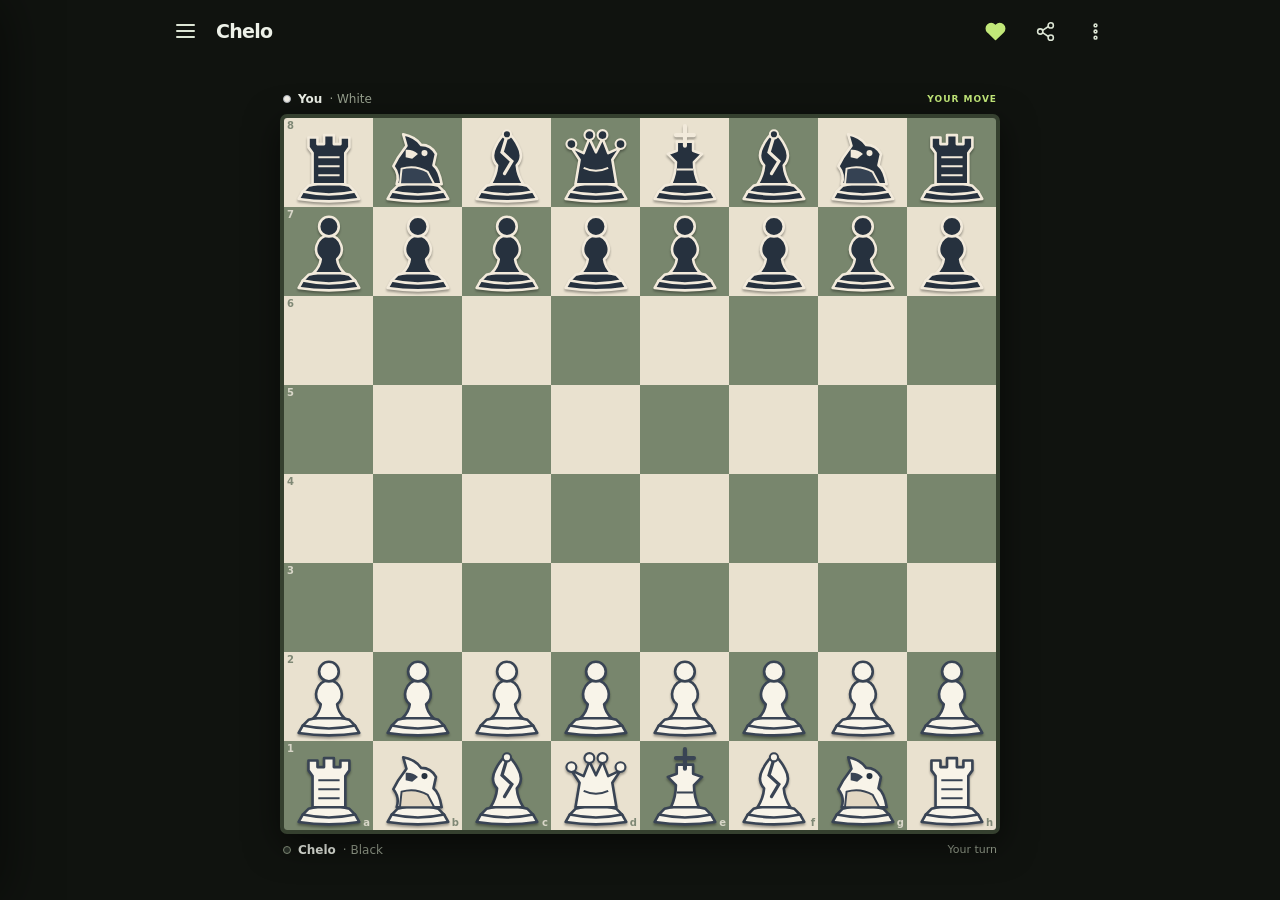
==== commit 97a7c27a: "Install Chelo project from Chelo.zip" ====
--- a/index.html
+++ b/index.html
@@ -5,7 +5,7 @@
   <meta name="viewport" content="width=device-width,initial-scale=1,viewport-fit=cover">
   <meta name="theme-color" content="#10130f">
   <meta name="description" content="Raise a little chess companion. Chelo learns as you play, entirely offline.">
-  <title>Chelo</title>
+  <title>Chelo | Your little chess companion</title>
   <link rel="manifest" href="./manifest.webmanifest">
   <link rel="icon" href="./assets/icon.svg" type="image/svg+xml">
   <link rel="stylesheet" href="./assets/style.css">
@@ -14,7 +14,7 @@
   <div class="app-shell" id="top">
     <header class="topbar">
       <div class="topbar-left">
-        <button class="icon-button hamburger" id="drawerOpen" type="button" aria-label="Open menu" aria-controls="sideDrawer" aria-expanded="false"><span></span><span></span><span></span></button>
+        <button class="icon-button hamburger" id="drawerOpen" type="button" aria-label="Open pet and challenges" aria-controls="sideDrawer" aria-expanded="false"><span></span><span></span><span></span></button>
         <span class="brand">Chelo</span>
       </div>
       <nav class="topbar-actions" aria-label="Quick actions">
@@ -23,9 +23,14 @@
         <div class="overflow-wrap">
           <button class="icon-button" id="overflowBtn" type="button" aria-label="More options" aria-expanded="false" aria-controls="overflowMenu"><svg viewBox="0 0 24 24" aria-hidden="true"><circle cx="12" cy="5" r="1.6"/><circle cx="12" cy="12" r="1.6"/><circle cx="12" cy="19" r="1.6"/></svg></button>
           <div class="overflow-menu" id="overflowMenu" hidden>
-            <button type="button" data-open-panel="settings">Settings</button>
-            <button type="button" data-open-panel="about">About Chelo</button>
-            <button type="button" data-open-panel="technical">Technical details</button>
+            <button type="button" data-open-workspace="leaderboard">Leaderboard</button>
+            <button type="button" data-open-workspace="pets">My Pets</button>
+            <button type="button" data-open-workspace="bond">Bond &amp; Memories</button>
+            <button type="button" data-open-workspace="save">Save &amp; Sync</button>
+            <div class="menu-divider"></div>
+            <button type="button" data-open-workspace="settings">Settings</button>
+            <button type="button" data-open-workspace="about">About Chelo</button>
+            <button type="button" data-open-workspace="technical">Technical details</button>
           </div>
         </div>
       </nav>
@@ -36,12 +41,6 @@
         <div class="board-topline"><div><span class="side-dot white-dot"></span><strong id="whiteName">You</strong><span class="muted" id="whiteMode">· White</span></div><div class="thinking" id="thinkingLabel">YOUR MOVE</div></div>
         <div class="board-frame"><div id="chessboard" class="chessboard" role="grid" aria-label="Chess board"></div></div>
         <div class="board-bottomline"><div><span class="side-dot black-dot"></span><strong id="blackName">Chelo</strong><span class="muted" id="blackMode">· Black</span></div><div class="turn-state" id="turnState">Your turn</div></div>
-        <div class="game-controls">
-          <button class="control-button primary-control" id="newGameBtn" type="button" aria-label="New game" title="New game"><svg viewBox="0 0 24 24"><path d="M20 7v5h-5M4.8 16.8A8 8 0 0 0 19.5 12M4 17v-5h5M19.2 7.2A8 8 0 0 0 4.5 12"/></svg><span>New</span></button>
-          <button class="control-button" id="undoBtn" type="button" disabled aria-label="Undo turn" title="Undo turn"><svg viewBox="0 0 24 24"><path d="M9 14 4 9l5-5M4 9h10a6 6 0 0 1 0 12h-2"/></svg><span>Undo</span></button>
-          <button class="control-button" id="flipBtn" type="button" aria-label="Flip board" title="Flip board"><svg viewBox="0 0 24 24"><path d="M7 3 3 7l4 4M3 7h18M17 21l4-4-4-4m4 4H3"/></svg><span>Flip</span></button>
-          <button class="control-button icon-only" id="historyOpen" type="button" aria-label="Move history" title="Move history"><svg viewBox="0 0 24 24"><path d="M3 12a9 9 0 1 0 3-6.7L3 8m0-5v5h5M12 7v5l3 2"/></svg></button>
-        </div>
         <button class="claim-draw" id="claimDrawBtn" type="button" hidden>Claim draw</button>
         <div class="game-message" id="gameMessage" aria-live="polite"></div>
       </section>
@@ -49,37 +48,126 @@
   </div>
 
   <div class="drawer-scrim" id="drawerScrim" hidden></div>
-  <aside class="side-drawer" id="sideDrawer" aria-label="Chelo menu" aria-hidden="true">
-    <div class="drawer-head"><div class="drawer-pet-avatar" id="petAvatar">🐣</div><div class="drawer-pet-copy"><div class="drawer-pet-name"><strong id="petName">Chelo</strong><button class="text-button" id="renameBtn" type="button">Rename</button></div><div class="pet-sub" id="petMood">Hatchling · Still finding its style</div><div class="personality-label">PERSONALITY</div><div class="personality-value" id="drawerPersonality">Curious</div></div><button class="icon-button drawer-close" id="drawerClose" type="button" aria-label="Close menu"><svg viewBox="0 0 24 24"><path d="m6 6 12 12M18 6 6 18"/></svg></button></div>
-    <div class="drawer-nav" role="tablist" aria-label="Menu sections">
-      <button type="button" class="drawer-tab active" data-drawer-panel="home" role="tab" aria-selected="true">Pet</button>
-      <button type="button" class="drawer-tab" data-drawer-panel="learning" role="tab" aria-selected="false">Learning</button>
-      <button type="button" class="drawer-tab" data-drawer-panel="history" role="tab" aria-selected="false">History</button>
-      <button type="button" class="drawer-tab" data-drawer-panel="save" role="tab" aria-selected="false">Save</button>
+  <aside class="side-drawer" id="sideDrawer" aria-label="Pet personality and challenges" aria-hidden="true">
+    <div class="drawer-topline"><span class="drawer-kicker">YOUR COMPANION</span><button class="icon-button drawer-close" id="drawerClose" type="button" aria-label="Close menu"><svg viewBox="0 0 24 24"><path d="m6 6 12 12M18 6 6 18"/></svg></button></div>
+    <div class="pet-identity">
+      <div class="drawer-pet-avatar" id="petAvatar">🐣</div>
+      <div class="drawer-pet-copy"><strong id="petName">Chelo</strong><div class="pet-sub" id="petMood">Hatchling</div></div>
     </div>
-    <div class="drawer-content">
-      <section class="drawer-panel active" data-panel="home" role="tabpanel">
-        <div class="compact-stats">
-          <div><span>GROWTH</span><b id="growthValue">1</b></div><div><span>MASTERY</span><b id="masteryValue">Unbenchmarked</b></div><div><span>ARENA RANK</span><b id="arenaRankValue">Unranked</b></div><div><span>W · L · D</span><b id="recordValue">0 · 0 · 0</b></div>
-        </div>
-        <div class="drawer-row"><span>Learning status</span><strong id="learningState">Ready</strong></div>
-        <div class="drawer-actions"><button class="drawer-action" id="drawerNewGame" type="button">New game</button><button class="drawer-action" id="drawerRename" type="button">Rename pet</button></div>
-      </section>
-      <section class="drawer-panel" data-panel="learning" role="tabpanel" hidden>
-        <div class="compact-stats"><div><span>MEMORIES</span><b id="memoryCount">0</b></div><div><span>CHALLENGE</span><b id="challengeValue">300 · Adaptive</b></div><div><span>BOND UPDATES</span><b id="modelUpdates">0</b></div><div><span>ARENA UPDATES</span><b id="policyUpdates">0</b></div></div>
-        <div class="save-size"><div><span>PLAYER SAVE</span><strong id="brainSize">0.0 KiB <small>/ 100 KiB</small></strong></div><div class="budget-track"><div id="budgetFill"></div></div><small id="budgetLimitLabel">100 KiB Free limit</small></div>
-        <p class="drawer-note" id="learningNote">Its first memories are being formed.</p><p class="drawer-note" id="memoryEcho">No completed-game memories yet.</p><p class="drawer-note" id="policySummary">Learned preferences: 0/4 active</p>
-      </section>
-      <section class="drawer-panel" data-panel="history" role="tabpanel" hidden><div class="drawer-row"><span>Moves</span><strong id="moveCount">0 moves</strong></div><ol id="moveList" class="move-list"><li class="empty-moves">No moves yet</li></ol></section>
-      <section class="drawer-panel" data-panel="save" role="tabpanel" hidden><p class="drawer-note">One file. Your player and every pet.</p><div class="save-buttons"><button class="drawer-action" id="exportBtn" type="button">Export .chelo</button><button class="drawer-action" id="importBtn" type="button">Import .chelo</button><input type="file" id="importFile" accept=".chelo,application/vnd.chelo+json,application/json" hidden></div></section>
-      <section class="drawer-panel" data-panel="settings" role="tabpanel" hidden><h2>Settings</h2><div class="drawer-row"><span>Board orientation</span><button class="drawer-action small" id="settingsFlip" type="button">Flip board</button></div><div class="drawer-row"><span>Start a fresh match</span><button class="drawer-action small" id="settingsNewGame" type="button">New game</button></div></section>
-      <section class="drawer-panel" data-panel="about" role="tabpanel" hidden><h2>Chelo</h2><p class="drawer-note">A little chess companion that learns through play.</p><p class="drawer-note">Offline-first · One portable .chelo save</p></section>
-      <section class="drawer-panel" data-panel="technical" role="tabpanel" hidden><h2>Technical</h2><div class="drawer-row"><span>Chess engine</span><strong>C++ / WebAssembly</strong></div><div class="drawer-row"><span>Evaluation</span><strong>V37 NNUE</strong></div><div class="drawer-row"><span>Storage</span><strong>Local .chelo</strong></div></section>
+    <div class="personality-card"><div class="personality-label">PERSONALITY</div><div class="personality-value" id="drawerPersonality">Curious explorer</div></div>
+    <div class="challenge-section">
+      <div class="section-kicker">CHALLENGES</div>
+      <button class="challenge-link" type="button" data-open-workspace="arena"><span class="challenge-symbol">♜</span><span><strong>Arena</strong><small>Meet pets from around the world</small></span><span class="challenge-arrow">›</span></button>
+      <button class="challenge-link" type="button" data-open-workspace="friends"><span class="challenge-symbol">♟</span><span><strong>Friends Challenge</strong><small>Invitations are not live yet</small></span><span class="challenge-arrow">›</span></button>
     </div>
-    <div class="drawer-footer"><span>CHELO</span><span>Made to grow with you</span></div>
+    <div class="drawer-footer"><span>CHELO</span><span>Every game leaves a little story</span></div>
   </aside>
+
+  <dialog id="workspaceDialog" class="workspace-dialog">
+    <div class="workspace-shell">
+      <header class="workspace-header"><div><div class="workspace-eyebrow" id="workspaceEyebrow">CHELO</div><h2 id="workspaceTitle">Bond &amp; Memories</h2></div><button class="icon-button" id="workspaceClose" type="button" aria-label="Close"><svg viewBox="0 0 24 24"><path d="m6 6 12 12M18 6 6 18"/></svg></button></header>
+      <div class="workspace-content" id="workspaceContent">
+        <section class="workspace-panel" data-workspace="leaderboard" hidden>
+          <p class="panel-intro">The verified global standings. Only independently verified ranked matches count.</p>
+          <div id="leaderboardState" class="status-line">Checking Arena service…</div>
+          <ol id="leaderboardList" class="leaderboard-list"></ol>
+        </section>
+
+        <section class="workspace-panel" data-workspace="pets" hidden>
+          <p class="panel-intro">Your little collection. Each Chelo keeps its own personality, Bond and memories.</p>
+          <div id="petsList" class="pet-list"></div>
+          <button class="primary-action" id="createPetBtn" type="button">Adopt another pet</button>
+          <p class="muted-note" id="petLimitNote">Free collection: 1 pet</p>
+        </section>
+
+        <section class="workspace-panel" data-workspace="bond" hidden>
+          <div class="metric-grid">
+            <div class="metric"><span>GROWTH</span><strong id="growthValue">1</strong></div>
+            <div class="metric"><span>TRAINER RECORD</span><strong id="recordValue">0 · 0 · 0</strong></div>
+            <div class="metric"><span>BOND ADAPTATIONS</span><strong id="modelUpdates">0</strong></div>
+            <div class="metric"><span>POSITION MEMORIES</span><strong id="memoryCount">0</strong></div>
+          </div>
+          <div class="detail-row"><span>Personal challenge</span><strong id="challengeValue">100 · Growing</strong></div>
+          <div class="detail-row"><span>Arena rank</span><strong id="arenaRankValue">Unranked</strong></div>
+          <div class="detail-row"><span>Mastery</span><strong id="masteryValue">Unbenchmarked</strong></div>
+          <div class="detail-row"><span>Bond status</span><strong id="learningState">Ready</strong></div>
+          <h3 class="subheading">Recent memories</h3>
+          <div id="memoryList" class="memory-list"><p class="empty-note">Your first completed match will become its first memory.</p></div>
+          <div class="save-size"><div><span>COMPLETE PLAYER SAVE</span><strong id="brainSize">0.0 KiB <small>/ 100 KiB</small></strong></div><div class="budget-track"><div id="budgetFill"></div></div><small id="budgetLimitLabel">100 KiB Free limit</small></div>
+          <h3 class="subheading">Current match moves</h3>
+          <div class="detail-row"><span>Moves played</span><strong id="moveCount">0</strong></div>
+          <ol id="moveList" class="move-list"><li class="empty-note">No moves yet.</li></ol>
+        </section>
+
+        <section class="workspace-panel" data-workspace="save" hidden>
+          <p class="panel-intro">One portable <code>.chelo</code> file holds your player and every pet.</p>
+          <div class="save-actions"><button class="secondary-action" id="exportBtn" type="button">Export .chelo</button><button class="secondary-action" id="importBtn" type="button">Import .chelo</button><input type="file" id="importFile" accept=".chelo,application/vnd.chelo+json,application/json" hidden></div>
+          <div class="subheading-block"><h3>Cloud sync</h3><p id="syncState" class="status-line">Offline save is active. Connect your Arena Worker to enable account sync.</p></div>
+          <label class="field-label" for="apiBaseInput">Arena Worker URL</label><input class="text-input" id="apiBaseInput" type="url" inputmode="url" placeholder="https://your-worker.workers.dev">
+          <button class="secondary-action full-action" id="saveApiBaseBtn" type="button">Save service address</button>
+          <div class="subheading-block"><h3>Trainer account</h3><p class="muted-note">Create a globally unique trainer and pet handle. Your access token is shown once by the server.</p></div>
+          <label class="field-label" for="trainerHandleInput">Trainer handle</label><input class="text-input" id="trainerHandleInput" maxlength="20" autocomplete="username" placeholder="your_handle">
+          <label class="field-label" for="petHandleInput">Pet handle</label><input class="text-input" id="petHandleInput" maxlength="20" placeholder="your_chelo">
+          <label class="field-label" for="accountPetNameInput">Pet display name</label><input class="text-input" id="accountPetNameInput" maxlength="32" placeholder="Chelo">
+          <button class="primary-action full-action" id="createAccountBtn" type="button">Create trainer account</button>
+          <label class="field-label" for="accessTokenInput">Existing access token</label><input class="text-input" id="accessTokenInput" type="password" autocomplete="off" placeholder="Paste your saved 64-character token">
+          <div class="sync-actions"><button class="secondary-action" id="copyTokenBtn" type="button">Copy token</button><button class="secondary-action" id="saveTokenBtn" type="button">Save token</button></div>
+          <div class="sync-actions"><button class="secondary-action" id="downloadCloudBtn" type="button">Restore cloud save</button><button class="secondary-action" id="uploadCloudBtn" type="button">Sync this device</button></div>
+          <p class="muted-note">Keep your access token private and backed up. It is not included in your .chelo file.</p>
+        </section>
+
+        <section class="workspace-panel" data-workspace="settings" hidden>
+          <p class="panel-intro">Small touches for your board.</p>
+          <div class="detail-row"><span>Board orientation</span><button class="secondary-action compact-action" id="flipBoardBtn" type="button">Flip board</button></div>
+          <div class="detail-row"><span>Current colour</span><strong>Midnight Forest</strong></div>
+        </section>
+
+        <section class="workspace-panel" data-workspace="about" hidden>
+          <div class="about-mark">♞</div><p class="panel-intro">Chelo is an offline-first chess companion. Your pet grows its own personality and learns from the games you play together.</p>
+          <div class="detail-row"><span>Game</span><strong>Chelo</strong></div>
+          <div class="detail-row"><span>Portable save</span><strong>.chelo</strong></div>
+          <div class="detail-row"><span>Made by</span><strong>Prasanna ❤️</strong></div>
+        </section>
+
+        <section class="workspace-panel" data-workspace="technical" hidden>
+          <div class="detail-row"><span>Search engine</span><strong>C++ / WebAssembly</strong></div>
+          <div class="detail-row"><span>Shared evaluation</span><strong>V37 NNUE</strong></div>
+          <div class="detail-row"><span>Personal learning</span><strong>Bond adapter</strong></div>
+          <div class="detail-row"><span>Arena learning</span><strong id="arenaLearningState">Awaiting verified battles</strong></div>
+          <div class="detail-row"><span>Offline play</span><strong>Available</strong></div>
+        </section>
+
+        <section class="workspace-panel" data-workspace="arena" hidden>
+          <p class="panel-intro">Your Chelo against other players' pets.</p>
+          <div id="arenaServiceState" class="status-line">Checking Arena service…</div>
+          <div class="feature-status"><strong>Ranked Arena</strong><p>Not open yet. The current server can replay legal games, but it cannot independently attest that each pet made its submitted moves. Ranked points and Arena learning stay locked until that verification exists.</p></div>
+          <button class="secondary-action full-action" id="openLeaderboardBtn" type="button">View leaderboard</button>
+        </section>
+
+        <section class="workspace-panel" data-workspace="friends" hidden>
+          <p class="panel-intro">Challenge a friend's Chelo by its unique pet handle.</p>
+          <div class="feature-status"><strong>Friend challenges are being prepared</strong><p>The current Worker does not yet have invitation, acceptance or live-matchmaking routes. I have not added pretend challenge buttons or unverified Arena rewards.</p></div>
+          <div class="detail-row"><span>Your pet handle</span><strong id="yourPetHandle">Not registered</strong></div>
+          <button class="secondary-action full-action" id="openSaveFromFriendsBtn" type="button">Set up trainer account</button>
+        </section>
+      </div>
+      <div class="workspace-footer"><span>CHELO</span><span id="workspaceFooterNote">Your companion, your story</span></div>
+    </div>
+  </dialog>
+
+  <dialog id="matchResultDialog" class="match-result-dialog">
+    <div class="result-content">
+      <div class="result-eyebrow">MATCH COMPLETE</div>
+      <div class="result-icon" id="resultIcon">♟</div>
+      <h2 id="resultTitle">You won</h2>
+      <p class="result-reason" id="resultReason">Checkmate</p>
+      <div class="result-learning" id="resultLearning">Chelo saved a new memory.</div>
+      <button class="primary-action result-next" id="nextMatchBtn" type="button">Next match</button>
+    </div>
+  </dialog>
 
   <dialog id="promotionDialog" class="promotion-dialog"><form method="dialog"><h3>Promote pawn</h3><div class="promotion-options"><button value="q" type="submit">♕</button><button value="r" type="submit">♖</button><button value="b" type="submit">♗</button><button value="n" type="submit">♘</button></div><button class="cancel-promo" value="cancel" type="submit">Cancel</button></form></dialog>
   <div id="toast" class="toast" role="status" aria-live="polite"></div>
   <script src="./src/engine/polyglot-random.js"></script><script src="./src/engine/chess.js"></script><script src="./src/engine/endgame-kpk.js"></script><script src="./src/engine/fast-search.js"></script><script src="./src/nnue/dual-nnue.js"></script><script src="./src/soul/chelo-save.js"></script><script src="./src/soul/brain.js"></script><script src="./src/app/app.js"></script>
-</body></html>+</body>
+</html>
--- a/assets/style.css
+++ b/assets/style.css
@@ -1,14 +1,17 @@
-/* Chelo focused board-first interface */
 :root{color-scheme:dark;--bg:#10130f;--panel:#1a2019;--panel2:#242d21;--line:#35402f;--text:#edf1e8;--muted:#98a18f;--accent:#c2e879;--accent-ink:#1a2412;--light:#e9e1cf;--dark:#78866d;--safe-top:env(safe-area-inset-top,0px);--safe-bottom:env(safe-area-inset-bottom,0px)}
-*{box-sizing:border-box}html,body{width:100%;height:100%;margin:0;overflow:hidden;background:var(--bg);overscroll-behavior:none}body{color:var(--text);font-family:Inter,ui-sans-serif,system-ui,-apple-system,BlinkMacSystemFont,"Segoe UI",sans-serif}button,a{font:inherit}button{color:inherit;cursor:pointer}button:focus-visible,a:focus-visible{outline:2px solid var(--accent);outline-offset:3px}[hidden]{display:none!important}
-.app-shell{height:100dvh;min-height:0;width:100%;max-width:980px;margin:0 auto;padding:calc(8px + var(--safe-top)) 14px calc(8px + var(--safe-bottom));display:flex;flex-direction:column;overflow:hidden}
+*{box-sizing:border-box}html,body{width:100%;height:100%;margin:0;overflow:hidden;background:var(--bg);overscroll-behavior:none}body{color:var(--text);font-family:Inter,ui-sans-serif,system-ui,-apple-system,BlinkMacSystemFont,"Segoe UI",sans-serif}button,a,input{font:inherit}button{color:inherit;cursor:pointer}button:focus-visible,a:focus-visible,input:focus-visible{outline:2px solid var(--accent);outline-offset:3px}[hidden]{display:none!important}
+.app-shell{height:100dvh;min-height:0;width:100%;max-width:980px;margin:0 auto;padding:calc(7px + var(--safe-top)) 14px calc(7px + var(--safe-bottom));display:flex;flex-direction:column;overflow:hidden}
 .topbar{height:48px;flex:0 0 48px;display:flex;align-items:center;justify-content:space-between;padding:0 2px}.topbar-left,.topbar-actions{display:flex;align-items:center;gap:12px}.brand{font-size:19px;font-weight:850;letter-spacing:-.7px}.icon-button{width:38px;height:38px;display:grid;place-items:center;border:1px solid transparent;border-radius:11px;background:transparent;color:#dce5d4;text-decoration:none;padding:8px}.icon-button:active{background:#ffffff12}.icon-button svg{width:21px;height:21px;fill:none;stroke:currentColor;stroke-width:1.8;stroke-linecap:round;stroke-linejoin:round}.heart-link svg{fill:#c2e879;stroke:#c2e879}.hamburger{gap:4px;align-content:center}.hamburger span{width:19px;height:2px;border-radius:3px;background:currentColor;display:block}
-.overflow-wrap{position:relative}.overflow-menu{position:absolute;z-index:20;right:0;top:44px;width:190px;padding:6px;background:#20281e;border:1px solid var(--line);border-radius:13px;box-shadow:0 14px 40px #0009}.overflow-menu button{display:block;width:100%;padding:12px;border:0;border-radius:8px;text-align:left;background:transparent;color:var(--text);font-size:13px}.overflow-menu button:active{background:#ffffff12}
+.overflow-wrap{position:relative}.overflow-menu{position:absolute;z-index:30;right:0;top:44px;width:218px;padding:6px;background:#20281e;border:1px solid var(--line);border-radius:13px;box-shadow:0 14px 40px #0009}.overflow-menu button{display:block;width:100%;padding:11px 12px;border:0;border-radius:8px;text-align:left;background:transparent;color:var(--text);font-size:13px}.overflow-menu button:active{background:#ffffff12}.menu-divider{height:1px;background:#35402f;margin:5px 8px}
 .game-stage{flex:1;min-height:0;display:flex;align-items:center;justify-content:center;overflow:hidden}.board-panel{width:min(100%,720px);min-height:0;display:flex;flex-direction:column;align-items:stretch;gap:0}.board-topline,.board-bottomline{height:31px;flex:0 0 31px;display:flex;align-items:center;justify-content:space-between;padding:0 3px;font-size:12px;gap:10px}.board-topline>div:first-child,.board-bottomline>div:first-child{display:flex;align-items:center;gap:7px;min-width:0}.side-dot{width:8px;height:8px;border-radius:50%;display:inline-block;flex:0 0 auto}.white-dot{background:#f3f0e9;border:1px solid #aeb4bc}.black-dot{background:#2b332b;border:1px solid #89947f}.muted{color:var(--muted)}.thinking{font-size:9px;letter-spacing:1px;font-weight:850;color:var(--accent);text-align:right}.turn-state{font-size:11px;color:var(--muted);text-align:right}
-.board-frame{width:min(100%,calc(100dvh - 174px));max-width:calc(100dvh - 174px);aspect-ratio:1;margin:0 auto;position:relative;flex:0 1 auto}.chessboard{position:absolute;inset:0;display:grid;grid-template-columns:repeat(8,minmax(0,1fr));grid-template-rows:repeat(8,minmax(0,1fr));gap:0;overflow:hidden;border-radius:7px;border:4px solid #35402f;box-shadow:0 10px 34px #0008;touch-action:manipulation;isolation:isolate}.square{position:relative;display:grid;place-items:center;min-width:0;min-height:0;width:100%;height:100%;margin:0;padding:0;border:0;border-radius:0;appearance:none;overflow:hidden;user-select:none}.square.light{background:var(--light)}.square.dark{background:var(--dark)}.square.selected:after{content:"";position:absolute;inset:0;background:#d5ed4c66;box-shadow:inset 0 0 0 3px #e8f68b;pointer-events:none;z-index:1}.square.last-move:before{content:"";position:absolute;inset:0;background:#c8d56b55;pointer-events:none;z-index:0}.square .piece-svg{position:relative;z-index:2;width:92%;height:92%;display:block;overflow:visible;pointer-events:none;filter:drop-shadow(0 2px 1px #0005)}.square .coordinate{position:absolute;z-index:3;font-size:clamp(7px,1.2vw,10px);line-height:1;font-weight:800;opacity:.8;pointer-events:none}.square .rank{left:3px;top:3px}.square .file{right:3px;bottom:2px}.square.light .coordinate{color:#65725f}.square.dark .coordinate{color:#f0eadf}.square .move-dot{position:absolute;z-index:2;width:23%;aspect-ratio:1;border-radius:50%;background:#233d31a8;pointer-events:none}.square.has-piece .move-dot{width:88%;height:88%;background:transparent;border:4px solid #233d3188}
-.game-controls{height:52px;flex:0 0 52px;display:flex;justify-content:center;align-items:center;gap:8px}.control-button{min-width:66px;height:38px;display:flex;align-items:center;justify-content:center;gap:7px;padding:0 12px;border:1px solid #35402f;border-radius:11px;background:#1b2219;color:#dce5d4;font-size:11px;font-weight:700}.control-button svg{width:17px;height:17px;fill:none;stroke:currentColor;stroke-width:1.8;stroke-linecap:round;stroke-linejoin:round}.control-button:disabled{opacity:.35;cursor:not-allowed}.primary-control{background:var(--accent);color:var(--accent-ink);border-color:var(--accent)}.icon-only{min-width:40px;width:40px;padding:0}.claim-draw{align-self:center;border:1px solid #758a60;border-radius:9px;padding:7px 12px;background:#293625;color:#dff2c7;font-size:11px;font-weight:700}.game-message{position:absolute;width:1px;height:1px;overflow:hidden;clip:rect(0,0,0,0);white-space:nowrap}
-.drawer-scrim{position:fixed;inset:0;z-index:40;background:#050805a8;backdrop-filter:blur(2px)}.side-drawer{position:fixed;z-index:41;left:0;top:0;bottom:0;width:min(360px,88vw);padding:calc(16px + var(--safe-top)) 16px calc(12px + var(--safe-bottom));background:#171e16;border-right:1px solid #3a4733;box-shadow:18px 0 55px #0008;transform:translateX(-105%);transition:transform .24s cubic-bezier(.2,.75,.25,1);display:flex;flex-direction:column;overflow:hidden;touch-action:pan-y}.side-drawer.open{transform:translateX(0)}.drawer-head{display:flex;align-items:center;gap:13px;padding:8px 2px 17px;border-bottom:1px solid #303b2c}.drawer-pet-avatar{width:58px;height:58px;flex:0 0 58px;display:grid;place-items:center;border-radius:17px;background:#293626;border:1px solid #536647;font-size:34px;animation:pet-breathe 3.4s ease-in-out infinite}.drawer-pet-copy{min-width:0;flex:1}.drawer-pet-name{display:flex;align-items:center;gap:9px}.drawer-pet-name strong{font-size:16px}.text-button{border:0;background:none;color:var(--accent);font-size:11px;padding:4px}.pet-sub{font-size:10px;color:var(--muted);margin-top:3px}.personality-label{font-size:8px;letter-spacing:1.3px;color:#8e9c81;font-weight:800;margin-top:9px}.personality-value{font-size:13px;color:var(--accent);font-weight:750;margin-top:2px}.drawer-close{flex:0 0 auto}.drawer-nav{display:grid;grid-template-columns:repeat(4,1fr);gap:5px;padding:13px 0 10px}.drawer-tab{padding:9px 4px;border:1px solid transparent;border-radius:9px;background:transparent;color:#aab5a2;font-size:11px;font-weight:700}.drawer-tab.active{background:#293626;border-color:#485b3c;color:var(--accent)}.drawer-content{flex:1;min-height:0;overflow:auto;overscroll-behavior:contain;padding:4px 1px 16px}.drawer-panel h2{font-size:16px;margin:10px 0 14px}.drawer-panel[hidden]{display:none}.compact-stats{display:grid;grid-template-columns:1fr 1fr;gap:8px}.compact-stats>div{display:flex;flex-direction:column;gap:5px;padding:12px;background:#222b20;border:1px solid #303b2c;border-radius:10px;min-width:0}.compact-stats span,.save-size span{font-size:8px;letter-spacing:.8px;color:#9ba790;font-weight:800}.compact-stats b{font-size:14px;overflow-wrap:anywhere}.drawer-row{display:flex;align-items:center;justify-content:space-between;gap:12px;padding:13px 2px;border-bottom:1px solid #303b2c;font-size:12px}.drawer-row>span{color:#aab5a2}.drawer-row strong{font-size:11px;text-align:right}.drawer-actions,.save-buttons{display:flex;gap:8px;margin-top:13px}.drawer-action{padding:10px 12px;border:1px solid #45533d;border-radius:9px;background:#252f22;color:#e2ead9;font-size:11px;font-weight:700}.drawer-action:active{background:#33432c}.drawer-action.small{padding:7px 10px}.save-size{padding:14px 2px;border-bottom:1px solid #303b2c}.save-size>div:first-child{display:flex;justify-content:space-between;align-items:center;gap:8px}.save-size strong{font-size:12px}.save-size small{display:block;color:#98a18f;font-size:9px;margin-top:6px}.save-size strong small{display:inline;font-weight:500}.budget-track{height:5px;background:#303b2c;border-radius:8px;overflow:hidden;margin-top:10px}.budget-track div{height:100%;width:1%;background:var(--accent);border-radius:8px;transition:width .25s}.budget-track div.near-limit{background:#e5b76a}.drawer-note{font-size:11px;line-height:1.5;color:#aeb9a5;margin:13px 2px}.move-list{list-style:none;padding:0;margin:8px 0 0;display:grid;grid-template-columns:1fr 1fr;gap:5px 8px}.move-list li{display:flex;align-items:center;gap:7px;padding:8px;background:#222b20;border-radius:7px;font-size:11px;min-width:0}.move-list .move-no{color:#7f8b76;width:18px;flex:0 0 auto}.move-list .white-move{color:#f2f4f8}.move-list .black-move{color:var(--accent)}.empty-moves{grid-column:1/-1;color:var(--muted)!important;background:transparent!important}.drawer-footer{display:flex;justify-content:space-between;padding:12px 2px 0;border-top:1px solid #303b2c;color:#7f8d75;font-size:8px;letter-spacing:1px}.drawer-footer span+span{letter-spacing:0}
-.promotion-dialog{border:1px solid #45533d;border-radius:15px;background:#1b2419;color:var(--text);width:min(310px,calc(100% - 30px));padding:0}.promotion-dialog::backdrop{background:#050805cc;backdrop-filter:blur(3px)}.promotion-dialog form{padding:18px;text-align:center}.promotion-dialog h3{margin:0;font-size:16px}.promotion-options{display:flex;justify-content:center;gap:9px;margin:17px 0}.promotion-options button{width:49px;height:49px;border:1px solid #46533d;border-radius:10px;background:#293626;color:white;font-size:29px}.cancel-promo{background:none;border:0;color:var(--muted);font-size:11px}.toast{position:fixed;z-index:60;left:50%;bottom:calc(18px + var(--safe-bottom));transform:translate(-50%,15px);opacity:0;pointer-events:none;background:#e8f4dc;color:#1d2a19;padding:10px 15px;border-radius:10px;font-size:11px;font-weight:750;box-shadow:0 12px 30px #0007;transition:all .2s;max-width:calc(100vw - 32px);text-align:center}.toast.show{opacity:1;transform:translate(-50%,0)}
-@keyframes pet-breathe{0%,100%{transform:translateY(0)}50%{transform:translateY(-3px)}}@media(max-width:520px){.app-shell{padding-left:8px;padding-right:8px}.topbar{height:44px;flex-basis:44px}.topbar-left,.topbar-actions{gap:7px}.board-frame{width:min(calc(100vw - 16px),calc(100dvh - 160px));max-width:calc(100dvh - 160px)}.board-topline,.board-bottomline{height:27px;flex-basis:27px;font-size:11px}.game-controls{height:48px;flex-basis:48px;gap:6px}.control-button{min-width:62px;height:36px;padding:0 9px}.icon-only{min-width:38px;width:38px}.square .coordinate{font-size:8px}}
-@media(max-height:560px) and (orientation:landscape){.app-shell{padding-top:2px;padding-bottom:2px}.topbar{height:34px;flex-basis:34px}.board-frame{width:min(calc(100dvh - 100px),calc(100vw - 90px));max-width:calc(100dvh - 100px)}.board-topline,.board-bottomline{height:22px;flex-basis:22px}.game-controls{height:37px;flex-basis:37px}.control-button{height:31px}}
+.board-frame{width:min(100%,calc(100dvh - 126px));max-width:calc(100dvh - 126px);aspect-ratio:1;margin:0 auto;position:relative;flex:0 1 auto}.chessboard{position:absolute;inset:0;display:grid;grid-template-columns:repeat(8,minmax(0,1fr));grid-template-rows:repeat(8,minmax(0,1fr));gap:0;overflow:hidden;border-radius:7px;border:4px solid #35402f;box-shadow:0 10px 34px #0008;touch-action:manipulation;isolation:isolate}.square{position:relative;display:grid;place-items:center;min-width:0;min-height:0;width:100%;height:100%;margin:0;padding:0;border:0;border-radius:0;appearance:none;overflow:hidden;user-select:none}.square.light{background:var(--light)}.square.dark{background:var(--dark)}.square.selected:after{content:"";position:absolute;inset:0;background:#d5ed4c66;box-shadow:inset 0 0 0 3px #e8f68b;pointer-events:none;z-index:1}.square.last-move:before{content:"";position:absolute;inset:0;background:#c8d56b55;pointer-events:none;z-index:0}.square .piece-svg{position:relative;z-index:2;width:92%;height:92%;display:block;overflow:visible;pointer-events:none;filter:drop-shadow(0 2px 1px #0005)}.square .coordinate{position:absolute;z-index:3;font-size:clamp(7px,1.2vw,10px);line-height:1;font-weight:800;opacity:.8;pointer-events:none}.square .rank{left:3px;top:3px}.square .file{right:3px;bottom:2px}.square.light .coordinate{color:#65725f}.square.dark .coordinate{color:#f0eadf}.square .move-dot{position:absolute;z-index:2;width:23%;aspect-ratio:1;border-radius:50%;background:#233d31a8;pointer-events:none}.square.has-piece .move-dot{width:88%;height:88%;background:transparent;border:4px solid #233d3188}.game-message{position:absolute;width:1px;height:1px;overflow:hidden;clip:rect(0,0,0,0);white-space:nowrap}
+.drawer-scrim{position:fixed;inset:0;z-index:40;background:#050805aa;backdrop-filter:blur(2px)}.side-drawer{position:fixed;z-index:41;left:0;top:0;bottom:0;width:min(336px,88vw);padding:calc(15px + var(--safe-top)) 17px calc(13px + var(--safe-bottom));background:#171e16;border-right:1px solid #3a4733;box-shadow:18px 0 55px #0008;transform:translateX(-105%);transition:transform .24s cubic-bezier(.2,.75,.25,1);display:flex;flex-direction:column;overflow:auto;overscroll-behavior:contain}.side-drawer.open{transform:translateX(0)}.drawer-topline{display:flex;align-items:center;justify-content:space-between}.drawer-kicker,.section-kicker,.workspace-eyebrow,.result-eyebrow{font-size:9px;letter-spacing:1.4px;color:#93a087;font-weight:850}.drawer-close{margin-right:-8px}.pet-identity{display:flex;align-items:center;gap:14px;padding:15px 2px 17px}.drawer-pet-avatar{width:62px;height:62px;flex:0 0 62px;display:grid;place-items:center;border-radius:18px;background:#293626;border:1px solid #536647;font-size:36px;animation:pet-breathe 3.4s ease-in-out infinite}.drawer-pet-copy{min-width:0;display:flex;flex-direction:column;gap:4px}.drawer-pet-copy strong{font-size:19px;letter-spacing:-.4px}.pet-sub{font-size:11px;color:var(--muted)}.personality-card{padding:13px 14px;background:#222b20;border:1px solid #34412e;border-radius:12px}.personality-label{font-size:8px;letter-spacing:1.3px;color:#8e9c81;font-weight:850}.personality-value{font-size:14px;color:var(--accent);font-weight:750;margin-top:5px}.challenge-section{padding-top:25px}.section-kicker{margin:0 0 8px 4px}.challenge-link{width:100%;display:grid;grid-template-columns:39px minmax(0,1fr) 16px;align-items:center;gap:10px;padding:13px 5px;border:0;border-bottom:1px solid #303b2c;background:transparent;text-align:left}.challenge-symbol{width:36px;height:36px;display:grid;place-items:center;border-radius:10px;background:#263122;color:var(--accent);font-size:20px}.challenge-link>span:nth-child(2){display:flex;flex-direction:column;gap:4px}.challenge-link strong{font-size:13px}.challenge-link small{font-size:10px;color:var(--muted)}.challenge-arrow{font-size:22px;color:#84917b;text-align:right}.challenge-link:active{background:#ffffff09}.drawer-footer{margin-top:auto;display:flex;justify-content:space-between;gap:10px;padding:15px 2px 0;border-top:1px solid #303b2c;color:#7f8d75;font-size:8px;letter-spacing:1px}.drawer-footer span+span{letter-spacing:0;text-align:right}
+.workspace-dialog,.match-result-dialog,.promotion-dialog{color:var(--text);border:1px solid #45533d;background:#182017;box-shadow:0 24px 90px #000b}.workspace-dialog{width:min(560px,calc(100vw - 22px));max-width:560px;max-height:min(84dvh,760px);padding:0;border-radius:17px;overflow:hidden}.workspace-dialog::backdrop,.match-result-dialog::backdrop,.promotion-dialog::backdrop{background:#050805c9;backdrop-filter:blur(4px)}.workspace-shell{display:flex;flex-direction:column;max-height:min(84dvh,760px)}.workspace-header{display:flex;align-items:center;justify-content:space-between;gap:12px;padding:17px 18px 13px;border-bottom:1px solid #303b2c;flex:0 0 auto}.workspace-eyebrow{font-size:8px;margin-bottom:4px}.workspace-header h2{font-size:18px;letter-spacing:-.4px;margin:0}.workspace-content{min-height:0;overflow:auto;overscroll-behavior:contain;padding:15px 18px 20px}.workspace-panel[hidden]{display:none}.workspace-footer{display:flex;justify-content:space-between;gap:12px;padding:11px 18px calc(11px + var(--safe-bottom));border-top:1px solid #303b2c;color:#7f8d75;font-size:8px;letter-spacing:1px;flex:0 0 auto}.workspace-footer span+span{letter-spacing:0;text-align:right}.panel-intro{font-size:12px;line-height:1.55;color:#adb7a5;margin:0 0 15px}.status-line{font-size:11px;line-height:1.5;color:#b5c29f;padding:11px 12px;background:#212a1f;border:1px solid #34412e;border-radius:9px}.leaderboard-list,.pet-list,.memory-list{list-style:none;padding:0;margin:12px 0}.leaderboard-list li,.pet-row,.memory-item{display:flex;align-items:center;gap:10px;padding:11px 2px;border-bottom:1px solid #303b2c;font-size:11px}.leaderboard-rank{width:22px;color:var(--accent);font-weight:800}.leaderboard-main,.pet-info{min-width:0;flex:1}.leaderboard-main strong,.pet-info strong{display:block;font-size:12px}.leaderboard-main small,.pet-info small{display:block;color:var(--muted);font-size:9px;margin-top:3px}.leaderboard-points{font-weight:800;color:var(--accent)}.pet-avatar-small{width:36px;height:36px;display:grid;place-items:center;border-radius:10px;background:#293626;font-size:22px}.pet-active{font-size:8px;color:var(--accent);border:1px solid #536647;border-radius:20px;padding:4px 7px}.pet-row button{padding:7px 9px;border-radius:8px;border:1px solid #45533d;background:#252f22;font-size:10px}.primary-action,.secondary-action{border:1px solid #536647;border-radius:10px;padding:11px 14px;font-size:11px;font-weight:800}.primary-action{background:var(--accent);border-color:var(--accent);color:var(--accent-ink)}.secondary-action{background:#252f22;color:#e2ead9}.primary-action:active,.secondary-action:active{filter:brightness(1.1)}.full-action{width:100%;margin-top:10px}.compact-action{padding:7px 10px}.metric-grid{display:grid;grid-template-columns:1fr 1fr;gap:8px}.metric{display:flex;flex-direction:column;gap:7px;padding:12px;background:#222b20;border:1px solid #303b2c;border-radius:10px;min-width:0}.metric span,.save-size span{font-size:8px;letter-spacing:.8px;color:#9ba790;font-weight:850}.metric strong{font-size:15px;overflow-wrap:anywhere}.detail-row{display:flex;align-items:center;justify-content:space-between;gap:12px;padding:12px 1px;border-bottom:1px solid #303b2c;font-size:11px}.detail-row>span{color:#aab5a2}.detail-row strong{font-size:11px;text-align:right}.subheading{font-size:13px;margin:20px 0 8px}.empty-note,.muted-note{font-size:10px;color:var(--muted);line-height:1.5}.memory-item{align-items:flex-start}.memory-dot{width:7px;height:7px;border-radius:50%;background:var(--accent);margin-top:4px;flex:0 0 auto}.memory-copy{flex:1;min-width:0}.memory-copy strong{display:block;font-size:11px;font-weight:700}.memory-copy small{display:block;font-size:9px;color:var(--muted);margin-top:4px}.save-size{padding:15px 1px 4px;margin-top:12px}.save-size>div:first-child{display:flex;justify-content:space-between;align-items:center;gap:8px}.save-size strong{font-size:11px}.save-size small{display:block;color:#98a18f;font-size:9px;margin-top:6px}.save-size strong small{display:inline;font-weight:500}.budget-track{height:5px;background:#303b2c;border-radius:8px;overflow:hidden;margin-top:10px}.budget-track div{height:100%;width:1%;background:var(--accent);border-radius:8px;transition:width .25s}.budget-track div.near-limit{background:#e5b76a}.move-list{list-style:none;padding:0;margin:8px 0 0;display:grid;grid-template-columns:1fr 1fr;gap:5px 8px}.move-list li{display:flex;align-items:center;gap:7px;padding:8px;background:#222b20;border-radius:7px;font-size:10px;min-width:0}.move-list .move-no{color:#7f8b76;width:18px;flex:0 0 auto}.move-list .white-move{color:#f2f4f8}.move-list .black-move{color:var(--accent)}.empty-moves{grid-column:1/-1;color:var(--muted)!important;background:transparent!important}.save-actions,.sync-actions{display:flex;gap:8px}.save-actions>* ,.sync-actions>*{flex:1;min-width:0}.subheading-block{padding-top:16px;margin-top:16px;border-top:1px solid #303b2c}.subheading-block h3{font-size:13px;margin:0 0 7px}.subheading-block p{margin:0}.field-label{display:block;font-size:10px;font-weight:750;color:#b9c4ae;margin:13px 0 6px}.text-input{width:100%;border:1px solid #43513a;background:#111710;color:var(--text);border-radius:9px;padding:11px 12px;font-size:12px;outline:none}.text-input::placeholder{color:#75816c}.text-input:focus{border-color:var(--accent)}.about-mark{font-size:48px;text-align:center;color:var(--accent);padding:10px}.feature-status{margin:14px 0;padding:14px;background:#222b20;border:1px solid #35402f;border-radius:11px}.feature-status strong{font-size:12px}.feature-status p{font-size:11px;line-height:1.55;color:#aeb9a5;margin:7px 0 0}code{color:var(--accent)}
+.match-result-dialog{width:min(360px,calc(100vw - 26px));max-height:calc(100dvh - 24px);padding:0;border-radius:18px;overflow:auto}.result-content{text-align:center;padding:25px 23px 22px}.result-eyebrow{font-size:9px}.result-icon{font-size:38px;color:var(--accent);margin:16px 0 4px}.result-content h2{font-size:25px;letter-spacing:-.7px;margin:0}.result-reason{font-size:12px;color:#c7d2bd;margin:7px 0 16px}.result-learning{padding:12px;background:#222b20;border:1px solid #35402f;border-radius:10px;color:#b8c6aa;font-size:11px;line-height:1.5;text-align:left}.result-next{width:100%;margin-top:17px;padding:13px}.promotion-dialog{border-radius:15px;width:min(310px,calc(100% - 30px));padding:0}.promotion-dialog form{padding:18px;text-align:center}.promotion-dialog h3{margin:0;font-size:16px}.promotion-options{display:flex;justify-content:center;gap:9px;margin:17px 0}.promotion-options button{width:49px;height:49px;border:1px solid #46533d;border-radius:10px;background:#293626;color:white;font-size:29px}.cancel-promo{background:none;border:0;color:var(--muted);font-size:11px}.toast{position:fixed;z-index:70;left:50%;bottom:calc(18px + var(--safe-bottom));transform:translate(-50%,15px);opacity:0;pointer-events:none;background:#e8f4dc;color:#1d2a19;padding:10px 15px;border-radius:10px;font-size:11px;font-weight:750;box-shadow:0 12px 30px #0007;transition:all .2s;max-width:calc(100vw - 32px);text-align:center}.toast.show{opacity:1;transform:translate(-50%,0)}
+@keyframes pet-breathe{0%,100%{transform:translateY(0)}50%{transform:translateY(-3px)}}
+@media(max-width:520px){.app-shell{padding-left:8px;padding-right:8px}.topbar{height:44px;flex-basis:44px}.topbar-left,.topbar-actions{gap:7px}.board-frame{width:min(calc(100vw - 16px),calc(100dvh - 120px));max-width:calc(100dvh - 120px)}.board-topline,.board-bottomline{height:27px;flex-basis:27px;font-size:11px}.workspace-dialog{width:calc(100vw - 16px);max-height:calc(100dvh - 20px)}.workspace-shell{max-height:calc(100dvh - 20px)}.workspace-header{padding:14px 13px 11px}.workspace-content{padding:12px 13px 18px}.workspace-footer{padding-left:13px;padding-right:13px}.workspace-header h2{font-size:16px}.save-actions,.sync-actions{flex-direction:column}.save-actions>* ,.sync-actions>*{width:100%}}
+@media(max-height:560px) and (orientation:landscape){.app-shell{padding-top:2px;padding-bottom:2px}.topbar{height:34px;flex-basis:34px}.board-frame{width:min(calc(100dvh - 90px),calc(100vw - 90px));max-width:calc(100dvh - 76px)}.board-topline,.board-bottomline{height:22px;flex-basis:22px}.side-drawer{padding-top:6px;padding-bottom:6px}}
 @media(prefers-reduced-motion:reduce){*,*::before,*::after{scroll-behavior:auto!important;transition:none!important;animation:none!important}}
+.pet-actions{display:flex;align-items:center;gap:5px;flex:0 0 auto}.result-learning{overflow-wrap:anywhere}.pet-row{min-width:0}.pet-info{overflow:hidden}.pet-info strong,.pet-info small{overflow:hidden;text-overflow:ellipsis;white-space:nowrap}
+
+.claim-draw{align-self:flex-end;margin:3px 4px 0;padding:5px 9px;border:1px solid #536647;border-radius:7px;background:#20291e;color:#cdd9c4;font-size:9px;font-weight:750}.claim-draw:active{background:#303d29}
